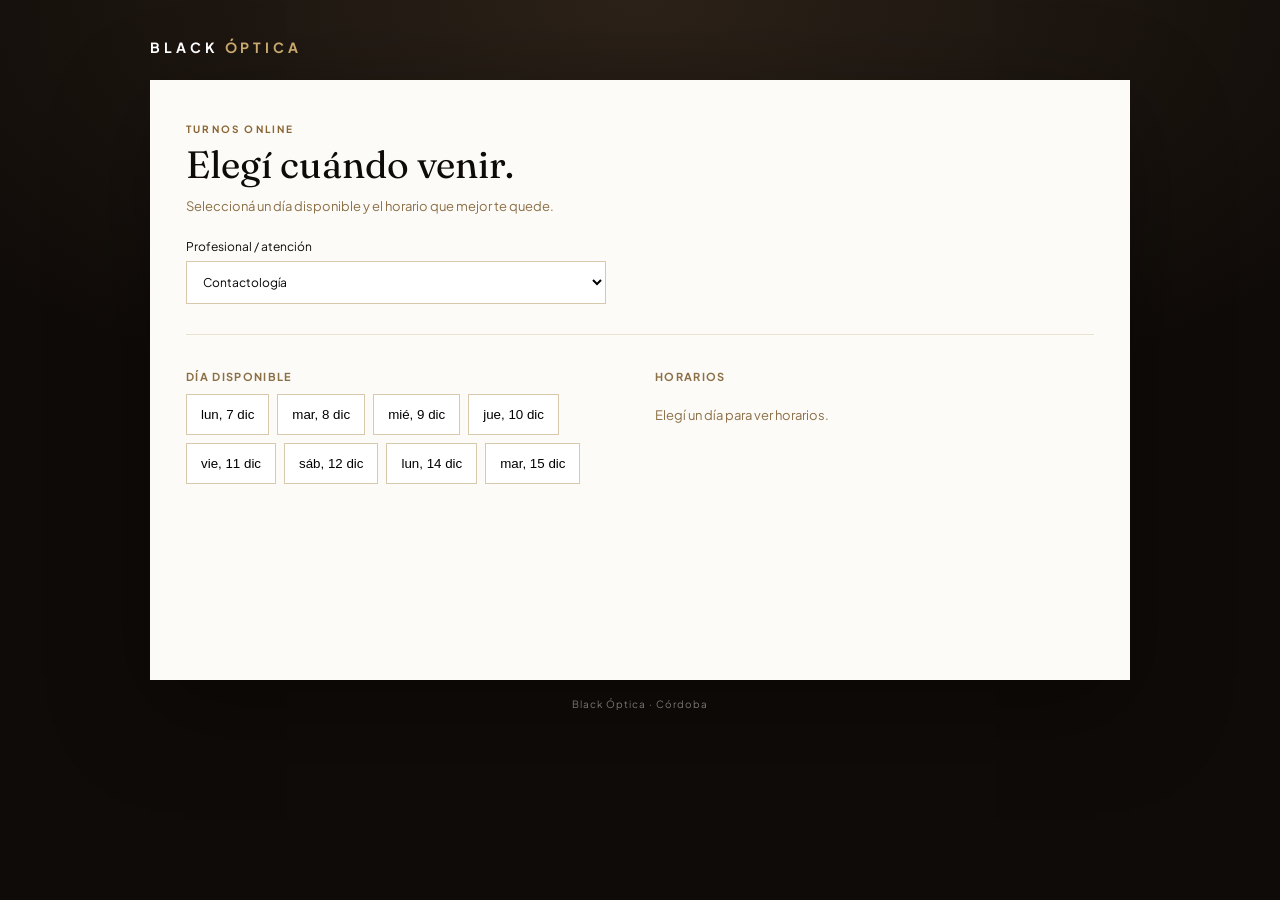
==== booking.html @ f4737937 "Fix booking asset paths" ====
<!doctype html>
<html lang="es"><head><meta charset="utf-8"><meta name="viewport" content="width=device-width,initial-scale=1"><title>Reservá tu turno | Black Óptica</title>
<link rel="preconnect" href="https://fonts.googleapis.com"><link rel="preconnect" href="https://fonts.gstatic.com" crossorigin><link href="https://fonts.googleapis.com/css2?family=Fraunces:opsz,wght@9..144,300;9..144,400&family=Plus+Jakarta+Sans:wght@300;400;500;600&display=swap" rel="stylesheet"><link rel="stylesheet" href="assets/css/booking.css"></head>
<body><main class="booking-wrap"><div class="logo">BLACK <span>ÓPTICA</span></div><section class="booking-card"><div id="bookingStep1"><span class="eyebrow">TURNOS ONLINE</span><h1>Elegí cuándo venir.</h1><p>Seleccioná un día disponible y el horario que mejor te quede.</p><label>Profesional / atención<select id="bookingProfessional"></select></label><div class="booking-columns"><div><h3>Día disponible</h3><div id="availableDates" class="date-list"></div></div><div><h3>Horarios</h3><div id="availableSlots" class="slot-list"><p class="hint">Elegí un día para ver horarios.</p></div></div></div></div>
<div id="bookingStep2" hidden><button class="back-link" id="backToSlots">← Volver</button><span class="eyebrow">DATOS DE LA RESERVA</span><h1>Ya casi está.</h1><p id="selectedSummary"></p><form id="publicBookingForm"><label>Nombre y apellido<input name="patientName" required></label><label>WhatsApp<input name="phone" required placeholder="351..."></label><label>Email <small>opcional</small><input name="email" type="email"></label><label>Observaciones <small>opcional</small><textarea name="notes" rows="3"></textarea></label><button class="primary" type="submit">Confirmar turno</button></form></div>
<div id="bookingSuccess" hidden class="success"><div class="check">✓</div><h1>Turno reservado.</h1><p id="successSummary"></p><p class="hint">Te enviaremos la confirmación por WhatsApp.</p></div></section><footer>Black Óptica · Córdoba</footer></main><script src="assets/js/store.js"></script><script src="assets/js/booking.js"></script></body></html>
---- assets/css/booking.css ----
:root{--alabaster:#F7F3EC;--marfil:#FDFBF7;--lino:#EBE2D2;--arena:#D8C9AC;--black:#0F0B08;--carbon:#171109;--roble:#8B6F47;--dorado:#C9A96E;--champagne:#E9D9B4;--cobre:#8A6534;--display:'Fraunces',Georgia,serif;--body:'Plus Jakarta Sans',sans-serif}*{box-sizing:border-box}body{margin:0;min-height:100vh;background:radial-gradient(110% 80% at 50% 0%,#2b2118 0,var(--black) 60%);font-family:var(--body);color:white}.booking-wrap{width:min(980px,calc(100% - 32px));margin:auto;padding:38px 0}.logo{letter-spacing:.28em;font-weight:700;font-size:14px;margin-bottom:24px}.logo span{color:var(--dorado)}.booking-card{background:var(--marfil);color:var(--black);padding:36px;min-height:600px;box-shadow:0 30px 90px rgba(0,0,0,.35)}.eyebrow{font-size:10px;color:var(--cobre);letter-spacing:.22em;font-weight:700}.booking-card h1{font:400 38px/1.08 var(--display);margin:7px 0 9px}.booking-card p{color:var(--roble);font-size:13px}.booking-card>div>label{display:grid;gap:7px;margin-top:25px;max-width:420px;font-size:12px}.booking-card select,.booking-card input,.booking-card textarea{padding:12px;border:1px solid var(--arena);background:white;font:inherit;outline:none}.booking-columns{display:grid;grid-template-columns:1fr 1fr;gap:30px;margin-top:30px;border-top:1px solid var(--lino);padding-top:24px}.booking-columns h3{font-size:11px;letter-spacing:.12em;text-transform:uppercase;color:var(--roble)}.date-list,.slot-list{display:flex;flex-wrap:wrap;gap:8px}.date-btn,.slot-btn{border:1px solid var(--arena);background:white;padding:12px 14px;cursor:pointer}.date-btn.active,.slot-btn:hover{background:var(--black);color:var(--champagne);border-color:var(--black)}.hint{font-size:12px;color:var(--roble)}#publicBookingForm{display:grid;max-width:500px;gap:14px;margin-top:24px}#publicBookingForm label{display:grid;gap:6px;font-size:11px;font-weight:600}small{font-weight:400;color:var(--roble)}.primary{border:0;padding:14px 18px;background:linear-gradient(135deg,#E3CB95,#C9A96E 50%,#A8874E);font-weight:700;cursor:pointer}.back-link{border:0;background:transparent;padding:0;color:var(--cobre);cursor:pointer;margin-bottom:22px}.success{text-align:center;padding:70px 20px}.check{width:64px;height:64px;border-radius:50%;display:grid;place-items:center;background:var(--black);color:var(--dorado);margin:0 auto 22px;font-size:28px}footer{color:rgba(255,255,255,.45);font-size:10px;letter-spacing:.1em;margin-top:18px;text-align:center}@media(max-width:700px){.booking-card{padding:24px 18px}.booking-columns{grid-template-columns:1fr}.booking-card h1{font-size:32px}}
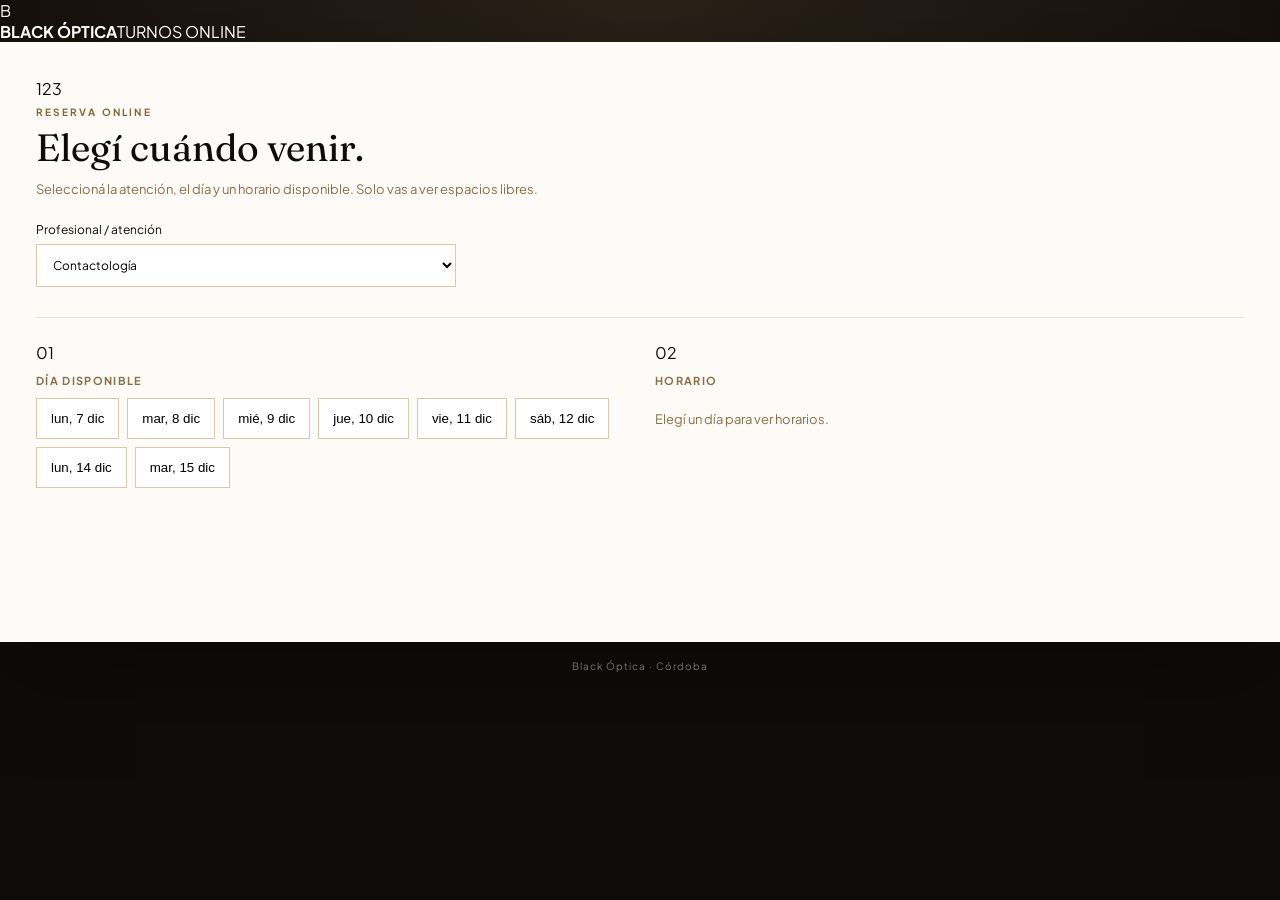
==== commit e1d47f14: "Redesign public booking experience" ====
--- a/booking.html
+++ b/booking.html
@@ -1,6 +1,52 @@
 <!doctype html>
-<html lang="es"><head><meta charset="utf-8"><meta name="viewport" content="width=device-width,initial-scale=1"><title>Reservá tu turno | Black Óptica</title>
-<link rel="preconnect" href="https://fonts.googleapis.com"><link rel="preconnect" href="https://fonts.gstatic.com" crossorigin><link href="https://fonts.googleapis.com/css2?family=Fraunces:opsz,wght@9..144,300;9..144,400&family=Plus+Jakarta+Sans:wght@300;400;500;600&display=swap" rel="stylesheet"><link rel="stylesheet" href="assets/css/booking.css"></head>
-<body><main class="booking-wrap"><div class="logo">BLACK <span>ÓPTICA</span></div><section class="booking-card"><div id="bookingStep1"><span class="eyebrow">TURNOS ONLINE</span><h1>Elegí cuándo venir.</h1><p>Seleccioná un día disponible y el horario que mejor te quede.</p><label>Profesional / atención<select id="bookingProfessional"></select></label><div class="booking-columns"><div><h3>Día disponible</h3><div id="availableDates" class="date-list"></div></div><div><h3>Horarios</h3><div id="availableSlots" class="slot-list"><p class="hint">Elegí un día para ver horarios.</p></div></div></div></div>
-<div id="bookingStep2" hidden><button class="back-link" id="backToSlots">← Volver</button><span class="eyebrow">DATOS DE LA RESERVA</span><h1>Ya casi está.</h1><p id="selectedSummary"></p><form id="publicBookingForm"><label>Nombre y apellido<input name="patientName" required></label><label>WhatsApp<input name="phone" required placeholder="351..."></label><label>Email <small>opcional</small><input name="email" type="email"></label><label>Observaciones <small>opcional</small><textarea name="notes" rows="3"></textarea></label><button class="primary" type="submit">Confirmar turno</button></form></div>
-<div id="bookingSuccess" hidden class="success"><div class="check">✓</div><h1>Turno reservado.</h1><p id="successSummary"></p><p class="hint">Te enviaremos la confirmación por WhatsApp.</p></div></section><footer>Black Óptica · Córdoba</footer></main><script src="assets/js/store.js"></script><script src="assets/js/booking.js"></script></body></html>
+<html lang="es">
+<head>
+<meta charset="utf-8"><meta name="viewport" content="width=device-width,initial-scale=1">
+<title>Reservá tu turno | Black Óptica</title>
+<link rel="preconnect" href="https://fonts.googleapis.com"><link rel="preconnect" href="https://fonts.gstatic.com" crossorigin>
+<link href="https://fonts.googleapis.com/css2?family=Fraunces:opsz,wght@9..144,450;9..144,500&family=Plus+Jakarta+Sans:wght@400;500;600;700&display=swap" rel="stylesheet">
+<link rel="stylesheet" href="assets/css/booking.css">
+</head>
+<body>
+<div class="lens-field"><span class="ring r1"></span><span class="ring r2"></span><span class="ring r3"></span></div>
+<main class="booking-shell">
+  <header class="booking-brand"><div class="brand-mark">B</div><div><strong>BLACK ÓPTICA</strong><span>TURNOS ONLINE</span></div></header>
+  <section class="booking-card">
+    <div class="progress"><span class="active">1</span><i></i><span>2</span><i></i><span>3</span></div>
+    <div id="bookingStep1">
+      <span class="eyebrow">RESERVA ONLINE</span>
+      <h1>Elegí cuándo venir.</h1>
+      <p class="lead">Seleccioná la atención, el día y un horario disponible. Solo vas a ver espacios libres.</p>
+      <label class="field">Profesional / atención<select id="bookingProfessional"></select></label>
+      <div class="booking-columns">
+        <div><div class="section-kicker">01</div><h3>Día disponible</h3><div id="availableDates" class="date-list"></div></div>
+        <div><div class="section-kicker">02</div><h3>Horario</h3><div id="availableSlots" class="slot-list"><p class="hint">Elegí un día para ver horarios.</p></div></div>
+      </div>
+    </div>
+
+    <div id="bookingStep2" hidden>
+      <button class="back-link" id="backToSlots">← Volver a horarios</button>
+      <span class="eyebrow">TUS DATOS</span>
+      <h1>Confirmemos la reserva.</h1>
+      <div id="selectedSummary" class="summary-card"></div>
+      <form id="publicBookingForm">
+        <label>Nombre y apellido<input name="patientName" required autocomplete="name"></label>
+        <label>WhatsApp<input name="phone" required placeholder="351..." autocomplete="tel"></label>
+        <label>Email <small>opcional</small><input name="email" type="email" autocomplete="email"></label>
+        <label>Observaciones <small>opcional</small><textarea name="notes" rows="3" placeholder="Contanos algo que debamos saber"></textarea></label>
+        <button class="primary" type="submit">Confirmar turno</button>
+      </form>
+    </div>
+
+    <div id="bookingSuccess" hidden class="success">
+      <div class="check">✓</div>
+      <span class="eyebrow">LISTO</span>
+      <h1>Tu turno quedó reservado.</h1>
+      <p id="successSummary"></p>
+      <div class="success-note">Te enviaremos la confirmación y el recordatorio por WhatsApp.</div>
+    </div>
+  </section>
+  <footer>Black Óptica · Córdoba</footer>
+</main>
+<script src="assets/js/store.js"></script><script src="assets/js/booking.js"></script>
+</body></html>
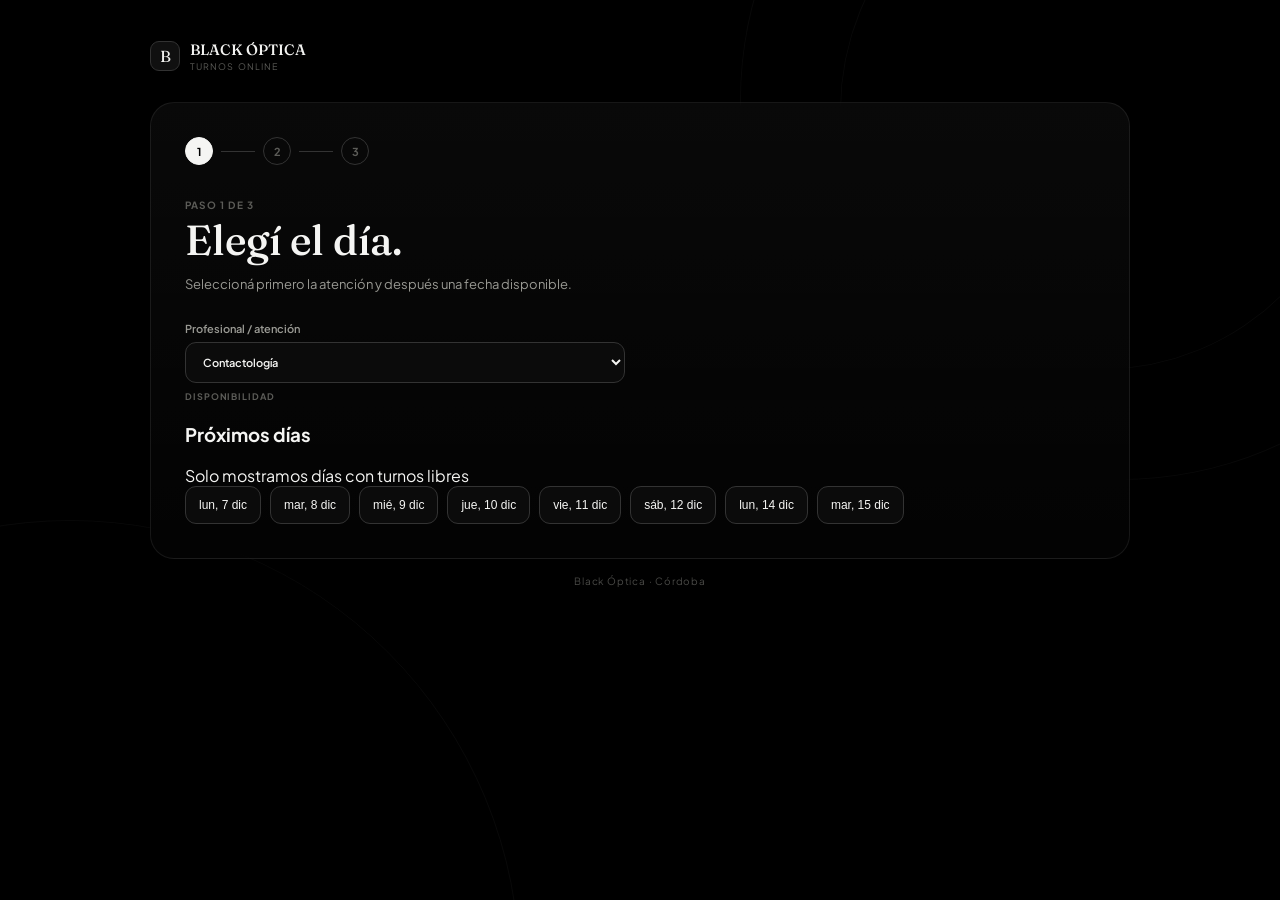
==== commit cbbf7189: "Make public booking flow sequential like Calendly" ====
--- a/booking.html
+++ b/booking.html
@@ -12,21 +12,30 @@
 <main class="booking-shell">
   <header class="booking-brand"><div class="brand-mark">B</div><div><strong>BLACK ÓPTICA</strong><span>TURNOS ONLINE</span></div></header>
   <section class="booking-card">
-    <div class="progress"><span class="active">1</span><i></i><span>2</span><i></i><span>3</span></div>
+    <div class="progress" id="bookingProgress"><span class="active">1</span><i></i><span>2</span><i></i><span>3</span></div>
+
     <div id="bookingStep1">
-      <span class="eyebrow">RESERVA ONLINE</span>
-      <h1>Elegí cuándo venir.</h1>
-      <p class="lead">Seleccioná la atención, el día y un horario disponible. Solo vas a ver espacios libres.</p>
+      <span class="eyebrow">PASO 1 DE 3</span>
+      <h1>Elegí el día.</h1>
+      <p class="lead">Seleccioná primero la atención y después una fecha disponible.</p>
       <label class="field">Profesional / atención<select id="bookingProfessional"></select></label>
-      <div class="booking-columns">
-        <div><div class="section-kicker">01</div><h3>Día disponible</h3><div id="availableDates" class="date-list"></div></div>
-        <div><div class="section-kicker">02</div><h3>Horario</h3><div id="availableSlots" class="slot-list"><p class="hint">Elegí un día para ver horarios.</p></div></div>
+      <div class="calendar-block">
+        <div class="calendar-head"><div><span class="section-kicker">DISPONIBILIDAD</span><h3>Próximos días</h3></div><span class="calendar-hint">Solo mostramos días con turnos libres</span></div>
+        <div id="availableDates" class="date-list calendar-dates"></div>
       </div>
     </div>
 
     <div id="bookingStep2" hidden>
+      <button class="back-link" id="backToDates">← Volver a fechas</button>
+      <span class="eyebrow">PASO 2 DE 3</span>
+      <h1>Elegí un horario.</h1>
+      <p class="lead" id="chosenDateLabel"></p>
+      <div class="slot-panel"><div class="slot-panel-head"><div><span class="section-kicker">HORARIOS DISPONIBLES</span><h3>¿A qué hora te queda mejor?</h3></div></div><div id="availableSlots" class="slot-list large-slots"></div></div>
+    </div>
+
+    <div id="bookingStep3" hidden>
       <button class="back-link" id="backToSlots">← Volver a horarios</button>
-      <span class="eyebrow">TUS DATOS</span>
+      <span class="eyebrow">PASO 3 DE 3</span>
       <h1>Confirmemos la reserva.</h1>
       <div id="selectedSummary" class="summary-card"></div>
       <form id="publicBookingForm">
@@ -38,13 +47,7 @@
       </form>
     </div>
 
-    <div id="bookingSuccess" hidden class="success">
-      <div class="check">✓</div>
-      <span class="eyebrow">LISTO</span>
-      <h1>Tu turno quedó reservado.</h1>
-      <p id="successSummary"></p>
-      <div class="success-note">Te enviaremos la confirmación y el recordatorio por WhatsApp.</div>
-    </div>
+    <div id="bookingSuccess" hidden class="success"><div class="check">✓</div><span class="eyebrow">LISTO</span><h1>Tu turno quedó reservado.</h1><p id="successSummary"></p><div class="success-note">Te enviaremos la confirmación y el recordatorio por WhatsApp.</div></div>
   </section>
   <footer>Black Óptica · Córdoba</footer>
 </main>
--- a/assets/css/booking.css
+++ b/assets/css/booking.css
@@ -1 +1 @@
-:root{--alabaster:#F7F3EC;--marfil:#FDFBF7;--lino:#EBE2D2;--arena:#D8C9AC;--black:#0F0B08;--carbon:#171109;--roble:#8B6F47;--dorado:#C9A96E;--champagne:#E9D9B4;--cobre:#8A6534;--display:'Fraunces',Georgia,serif;--body:'Plus Jakarta Sans',sans-serif}*{box-sizing:border-box}body{margin:0;min-height:100vh;background:radial-gradient(110% 80% at 50% 0%,#2b2118 0,var(--black) 60%);font-family:var(--body);color:white}.booking-wrap{width:min(980px,calc(100% - 32px));margin:auto;padding:38px 0}.logo{letter-spacing:.28em;font-weight:700;font-size:14px;margin-bottom:24px}.logo span{color:var(--dorado)}.booking-card{background:var(--marfil);color:var(--black);padding:36px;min-height:600px;box-shadow:0 30px 90px rgba(0,0,0,.35)}.eyebrow{font-size:10px;color:var(--cobre);letter-spacing:.22em;font-weight:700}.booking-card h1{font:400 38px/1.08 var(--display);margin:7px 0 9px}.booking-card p{color:var(--roble);font-size:13px}.booking-card>div>label{display:grid;gap:7px;margin-top:25px;max-width:420px;font-size:12px}.booking-card select,.booking-card input,.booking-card textarea{padding:12px;border:1px solid var(--arena);background:white;font:inherit;outline:none}.booking-columns{display:grid;grid-template-columns:1fr 1fr;gap:30px;margin-top:30px;border-top:1px solid var(--lino);padding-top:24px}.booking-columns h3{font-size:11px;letter-spacing:.12em;text-transform:uppercase;color:var(--roble)}.date-list,.slot-list{display:flex;flex-wrap:wrap;gap:8px}.date-btn,.slot-btn{border:1px solid var(--arena);background:white;padding:12px 14px;cursor:pointer}.date-btn.active,.slot-btn:hover{background:var(--black);color:var(--champagne);border-color:var(--black)}.hint{font-size:12px;color:var(--roble)}#publicBookingForm{display:grid;max-width:500px;gap:14px;margin-top:24px}#publicBookingForm label{display:grid;gap:6px;font-size:11px;font-weight:600}small{font-weight:400;color:var(--roble)}.primary{border:0;padding:14px 18px;background:linear-gradient(135deg,#E3CB95,#C9A96E 50%,#A8874E);font-weight:700;cursor:pointer}.back-link{border:0;background:transparent;padding:0;color:var(--cobre);cursor:pointer;margin-bottom:22px}.success{text-align:center;padding:70px 20px}.check{width:64px;height:64px;border-radius:50%;display:grid;place-items:center;background:var(--black);color:var(--dorado);margin:0 auto 22px;font-size:28px}footer{color:rgba(255,255,255,.45);font-size:10px;letter-spacing:.1em;margin-top:18px;text-align:center}@media(max-width:700px){.booking-card{padding:24px 18px}.booking-columns{grid-template-columns:1fr}.booking-card h1{font-size:32px}}
+:root{--bg:#000;--bg-1:#0a0a0a;--card:#111;--line:#232323;--line-strong:#333;--text:#f5f5f3;--muted:#9a9a94;--muted-2:#5c5c58;--display:'Fraunces',Georgia,serif;--body:'Plus Jakarta Sans',sans-serif}*{box-sizing:border-box}html,body{min-height:100%;margin:0}body{background:var(--bg);color:var(--text);font-family:var(--body);padding:28px 18px;position:relative;overflow-x:hidden}.lens-field{position:fixed;inset:0;pointer-events:none;overflow:hidden}.ring{position:absolute;border:1px solid rgba(255,255,255,.035);border-radius:50%}.r1{width:760px;height:760px;right:-220px;top:-280px}.r2{width:520px;height:520px;right:-80px;top:-150px}.r3{width:900px;height:900px;left:-380px;bottom:-520px}.booking-shell{width:min(980px,100%);margin:0 auto;position:relative;z-index:1}.booking-brand{height:56px;display:flex;align-items:center;gap:10px;margin-bottom:18px}.brand-mark{width:30px;height:30px;border:1px solid var(--line-strong);border-radius:9px;display:grid;place-items:center;font-family:var(--display);background:var(--card)}.booking-brand strong{display:block;font-family:var(--display);font-size:15px;font-weight:500}.booking-brand span{display:block;color:var(--muted-2);font-size:9px;letter-spacing:.12em;margin-top:2px}.booking-card{background:linear-gradient(180deg,rgba(255,255,255,.035),rgba(255,255,255,.012));border:1px solid rgba(255,255,255,.08);border-radius:24px;padding:34px;box-shadow:0 30px 90px rgba(0,0,0,.35);backdrop-filter:blur(8px)}.progress{display:flex;align-items:center;gap:8px;margin-bottom:34px}.progress span{width:28px;height:28px;border-radius:50%;display:grid;place-items:center;border:1px solid var(--line-strong);color:var(--muted-2);font-size:11px;font-weight:700}.progress span.active{background:var(--text);color:#000;border-color:var(--text)}.progress i{width:34px;height:1px;background:var(--line-strong)}.eyebrow{display:block;font-size:10px;letter-spacing:.12em;color:var(--muted-2);font-weight:700;margin-bottom:8px}.booking-card h1{font:500 42px/1.04 var(--display);margin:0}.lead{margin:11px 0 0;color:var(--muted);font-size:13px;line-height:1.6;max-width:590px}.field{display:grid;gap:7px;max-width:440px;margin-top:28px;font-size:11px;color:var(--muted);font-weight:600}.booking-card select,.booking-card input,.booking-card textarea{width:100%;background:#0b0b0b;color:var(--text);border:1px solid var(--line-strong);border-radius:11px;padding:12px 13px;font:inherit;outline:none}.booking-card select:focus,.booking-card input:focus,.booking-card textarea:focus{border-color:#555}.booking-columns{display:grid;grid-template-columns:1fr 1fr;gap:30px;margin-top:30px;padding-top:28px;border-top:1px solid var(--line)}.section-kicker{font-size:9px;color:var(--muted-2);font-weight:700;letter-spacing:.1em}.booking-columns h3{font-size:13px;margin:4px 0 14px}.date-list,.slot-list{display:flex;flex-wrap:wrap;gap:9px}.date-btn,.slot-btn{border:1px solid var(--line-strong);background:#0b0b0b;color:var(--text);border-radius:11px;padding:11px 13px;cursor:pointer;font-size:12px;transition:.15s ease}.date-btn:hover,.slot-btn:hover{background:#161616;border-color:#444}.date-btn.active{background:var(--text);color:#000;border-color:var(--text)}.hint{color:var(--muted-2);font-size:12px}.back-link{border:0;background:none;color:var(--muted);padding:0;cursor:pointer;margin-bottom:22px}.back-link:hover{color:var(--text)}.summary-card{margin:20px 0 4px;padding:15px 16px;border:1px solid var(--line);background:#0b0b0b;border-radius:14px;color:var(--text);font-size:13px}#publicBookingForm{display:grid;grid-template-columns:1fr 1fr;gap:14px;margin-top:20px}#publicBookingForm label{display:grid;gap:7px;color:var(--muted);font-size:11px;font-weight:600}#publicBookingForm label:nth-child(4){grid-column:1/-1}small{font-weight:400;color:var(--muted-2)}.primary{grid-column:1/-1;border:0;border-radius:12px;background:var(--text);color:#000;padding:13px 16px;font-weight:700;cursor:pointer;margin-top:4px}.primary:hover{background:#fff}.success{text-align:center;padding:54px 20px}.check{width:58px;height:58px;border-radius:18px;display:grid;place-items:center;background:var(--text);color:#000;margin:0 auto 20px;font-size:24px}.success p{color:var(--muted);font-size:14px}.success-note{display:inline-block;margin-top:14px;border:1px solid var(--line);border-radius:12px;padding:11px 13px;color:var(--muted);font-size:11px;background:#0b0b0b}footer{text-align:center;color:var(--muted-2);font-size:10px;margin-top:16px;letter-spacing:.08em}@media(max-width:720px){body{padding:18px 12px}.booking-card{padding:24px 18px;border-radius:20px}.booking-card h1{font-size:34px}.booking-columns{grid-template-columns:1fr;gap:24px}.progress{margin-bottom:28px}#publicBookingForm{grid-template-columns:1fr}#publicBookingForm label:nth-child(4){grid-column:1}.primary{grid-column:1}.date-btn,.slot-btn{flex:1 1 calc(50% - 9px)}}
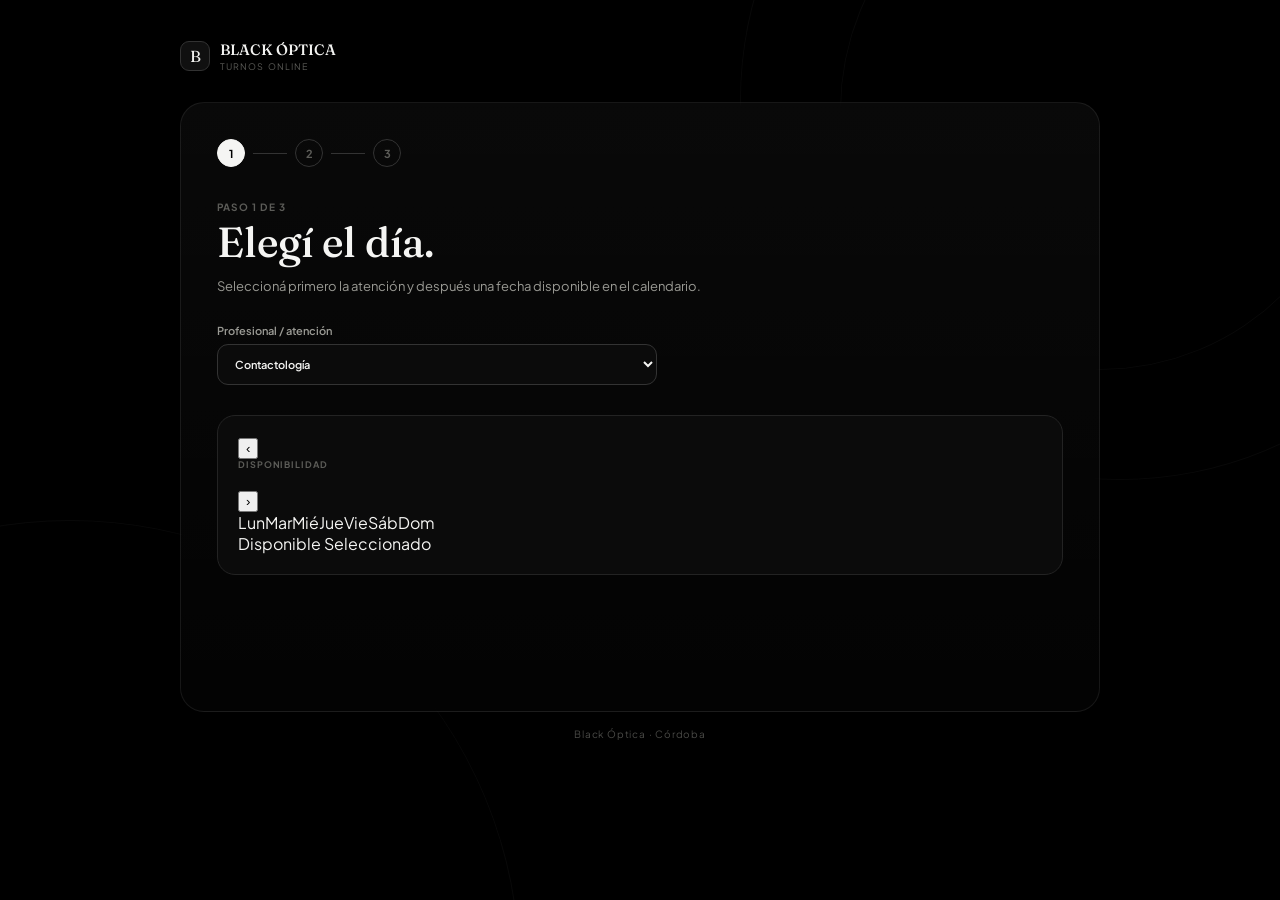
==== commit a0444a93: "Add Calendly-style monthly calendar booking flow" ====
--- a/booking.html
+++ b/booking.html
@@ -17,16 +17,23 @@
     <div id="bookingStep1">
       <span class="eyebrow">PASO 1 DE 3</span>
       <h1>Elegí el día.</h1>
-      <p class="lead">Seleccioná primero la atención y después una fecha disponible.</p>
+      <p class="lead">Seleccioná primero la atención y después una fecha disponible en el calendario.</p>
       <label class="field">Profesional / atención<select id="bookingProfessional"></select></label>
+
       <div class="calendar-block">
-        <div class="calendar-head"><div><span class="section-kicker">DISPONIBILIDAD</span><h3>Próximos días</h3></div><span class="calendar-hint">Solo mostramos días con turnos libres</span></div>
-        <div id="availableDates" class="date-list calendar-dates"></div>
+        <div class="month-nav">
+          <button type="button" id="prevMonth" aria-label="Mes anterior">‹</button>
+          <div><span class="section-kicker">DISPONIBILIDAD</span><h3 id="calendarMonthTitle"></h3></div>
+          <button type="button" id="nextMonth" aria-label="Mes siguiente">›</button>
+        </div>
+        <div class="weekday-row"><span>Lun</span><span>Mar</span><span>Mié</span><span>Jue</span><span>Vie</span><span>Sáb</span><span>Dom</span></div>
+        <div id="monthlyCalendar" class="monthly-calendar"></div>
+        <div class="calendar-legend"><span><i class="dot available"></i> Disponible</span><span><i class="dot selected"></i> Seleccionado</span></div>
       </div>
     </div>
 
     <div id="bookingStep2" hidden>
-      <button class="back-link" id="backToDates">← Volver a fechas</button>
+      <button class="back-link" id="backToDates">← Volver al calendario</button>
       <span class="eyebrow">PASO 2 DE 3</span>
       <h1>Elegí un horario.</h1>
       <p class="lead" id="chosenDateLabel"></p>
--- a/assets/css/booking.css
+++ b/assets/css/booking.css
@@ -1 +1 @@
-:root{--bg:#000;--bg-1:#0a0a0a;--card:#111;--line:#232323;--line-strong:#333;--text:#f5f5f3;--muted:#9a9a94;--muted-2:#5c5c58;--display:'Fraunces',Georgia,serif;--body:'Plus Jakarta Sans',sans-serif}*{box-sizing:border-box}html,body{min-height:100%;margin:0}body{background:var(--bg);color:var(--text);font-family:var(--body);padding:28px 18px;position:relative;overflow-x:hidden}.lens-field{position:fixed;inset:0;pointer-events:none;overflow:hidden}.ring{position:absolute;border:1px solid rgba(255,255,255,.035);border-radius:50%}.r1{width:760px;height:760px;right:-220px;top:-280px}.r2{width:520px;height:520px;right:-80px;top:-150px}.r3{width:900px;height:900px;left:-380px;bottom:-520px}.booking-shell{width:min(980px,100%);margin:0 auto;position:relative;z-index:1}.booking-brand{height:56px;display:flex;align-items:center;gap:10px;margin-bottom:18px}.brand-mark{width:30px;height:30px;border:1px solid var(--line-strong);border-radius:9px;display:grid;place-items:center;font-family:var(--display);background:var(--card)}.booking-brand strong{display:block;font-family:var(--display);font-size:15px;font-weight:500}.booking-brand span{display:block;color:var(--muted-2);font-size:9px;letter-spacing:.12em;margin-top:2px}.booking-card{background:linear-gradient(180deg,rgba(255,255,255,.035),rgba(255,255,255,.012));border:1px solid rgba(255,255,255,.08);border-radius:24px;padding:34px;box-shadow:0 30px 90px rgba(0,0,0,.35);backdrop-filter:blur(8px)}.progress{display:flex;align-items:center;gap:8px;margin-bottom:34px}.progress span{width:28px;height:28px;border-radius:50%;display:grid;place-items:center;border:1px solid var(--line-strong);color:var(--muted-2);font-size:11px;font-weight:700}.progress span.active{background:var(--text);color:#000;border-color:var(--text)}.progress i{width:34px;height:1px;background:var(--line-strong)}.eyebrow{display:block;font-size:10px;letter-spacing:.12em;color:var(--muted-2);font-weight:700;margin-bottom:8px}.booking-card h1{font:500 42px/1.04 var(--display);margin:0}.lead{margin:11px 0 0;color:var(--muted);font-size:13px;line-height:1.6;max-width:590px}.field{display:grid;gap:7px;max-width:440px;margin-top:28px;font-size:11px;color:var(--muted);font-weight:600}.booking-card select,.booking-card input,.booking-card textarea{width:100%;background:#0b0b0b;color:var(--text);border:1px solid var(--line-strong);border-radius:11px;padding:12px 13px;font:inherit;outline:none}.booking-card select:focus,.booking-card input:focus,.booking-card textarea:focus{border-color:#555}.booking-columns{display:grid;grid-template-columns:1fr 1fr;gap:30px;margin-top:30px;padding-top:28px;border-top:1px solid var(--line)}.section-kicker{font-size:9px;color:var(--muted-2);font-weight:700;letter-spacing:.1em}.booking-columns h3{font-size:13px;margin:4px 0 14px}.date-list,.slot-list{display:flex;flex-wrap:wrap;gap:9px}.date-btn,.slot-btn{border:1px solid var(--line-strong);background:#0b0b0b;color:var(--text);border-radius:11px;padding:11px 13px;cursor:pointer;font-size:12px;transition:.15s ease}.date-btn:hover,.slot-btn:hover{background:#161616;border-color:#444}.date-btn.active{background:var(--text);color:#000;border-color:var(--text)}.hint{color:var(--muted-2);font-size:12px}.back-link{border:0;background:none;color:var(--muted);padding:0;cursor:pointer;margin-bottom:22px}.back-link:hover{color:var(--text)}.summary-card{margin:20px 0 4px;padding:15px 16px;border:1px solid var(--line);background:#0b0b0b;border-radius:14px;color:var(--text);font-size:13px}#publicBookingForm{display:grid;grid-template-columns:1fr 1fr;gap:14px;margin-top:20px}#publicBookingForm label{display:grid;gap:7px;color:var(--muted);font-size:11px;font-weight:600}#publicBookingForm label:nth-child(4){grid-column:1/-1}small{font-weight:400;color:var(--muted-2)}.primary{grid-column:1/-1;border:0;border-radius:12px;background:var(--text);color:#000;padding:13px 16px;font-weight:700;cursor:pointer;margin-top:4px}.primary:hover{background:#fff}.success{text-align:center;padding:54px 20px}.check{width:58px;height:58px;border-radius:18px;display:grid;place-items:center;background:var(--text);color:#000;margin:0 auto 20px;font-size:24px}.success p{color:var(--muted);font-size:14px}.success-note{display:inline-block;margin-top:14px;border:1px solid var(--line);border-radius:12px;padding:11px 13px;color:var(--muted);font-size:11px;background:#0b0b0b}footer{text-align:center;color:var(--muted-2);font-size:10px;margin-top:16px;letter-spacing:.08em}@media(max-width:720px){body{padding:18px 12px}.booking-card{padding:24px 18px;border-radius:20px}.booking-card h1{font-size:34px}.booking-columns{grid-template-columns:1fr;gap:24px}.progress{margin-bottom:28px}#publicBookingForm{grid-template-columns:1fr}#publicBookingForm label:nth-child(4){grid-column:1}.primary{grid-column:1}.date-btn,.slot-btn{flex:1 1 calc(50% - 9px)}}+:root{--bg:#000;--bg-1:#0a0a0a;--card:#111;--line:#232323;--line-strong:#333;--text:#f5f5f3;--muted:#9a9a94;--muted-2:#5c5c58;--display:'Fraunces',Georgia,serif;--body:'Plus Jakarta Sans',sans-serif}*{box-sizing:border-box}html,body{min-height:100%;margin:0}body{background:var(--bg);color:var(--text);font-family:var(--body);padding:28px 18px;position:relative;overflow-x:hidden}.lens-field{position:fixed;inset:0;pointer-events:none;overflow:hidden}.ring{position:absolute;border:1px solid rgba(255,255,255,.035);border-radius:50%}.r1{width:760px;height:760px;right:-220px;top:-280px}.r2{width:520px;height:520px;right:-80px;top:-150px}.r3{width:900px;height:900px;left:-380px;bottom:-520px}.booking-shell{width:min(920px,100%);margin:0 auto;position:relative;z-index:1}.booking-brand{height:56px;display:flex;align-items:center;gap:10px;margin-bottom:18px}.brand-mark{width:30px;height:30px;border:1px solid var(--line-strong);border-radius:9px;display:grid;place-items:center;font-family:var(--display);background:var(--card)}.booking-brand strong{display:block;font-family:var(--display);font-size:15px;font-weight:500}.booking-brand span{display:block;color:var(--muted-2);font-size:9px;letter-spacing:.12em;margin-top:2px}.booking-card{background:linear-gradient(180deg,rgba(255,255,255,.035),rgba(255,255,255,.012));border:1px solid rgba(255,255,255,.08);border-radius:24px;padding:36px;box-shadow:0 30px 90px rgba(0,0,0,.35);backdrop-filter:blur(8px);min-height:610px}.progress{display:flex;align-items:center;gap:8px;margin-bottom:34px}.progress span{width:28px;height:28px;border-radius:50%;display:grid;place-items:center;border:1px solid var(--line-strong);color:var(--muted-2);font-size:11px;font-weight:700}.progress span.active{background:var(--text);color:#000;border-color:var(--text)}.progress i{width:34px;height:1px;background:var(--line-strong)}.eyebrow{display:block;font-size:10px;letter-spacing:.12em;color:var(--muted-2);font-weight:700;margin-bottom:8px}.booking-card h1{font:500 42px/1.04 var(--display);margin:0}.lead{margin:11px 0 0;color:var(--muted);font-size:13px;line-height:1.6;max-width:590px}.field{display:grid;gap:7px;max-width:440px;margin-top:28px;font-size:11px;color:var(--muted);font-weight:600}.booking-card select,.booking-card input,.booking-card textarea{width:100%;background:#0b0b0b;color:var(--text);border:1px solid var(--line-strong);border-radius:11px;padding:12px 13px;font:inherit;outline:none}.booking-card select:focus,.booking-card input:focus,.booking-card textarea:focus{border-color:#555}.calendar-block,.slot-panel{margin-top:30px;border:1px solid var(--line);background:#0b0b0b;border-radius:18px;padding:20px}.calendar-head,.slot-panel-head{display:flex;align-items:flex-end;justify-content:space-between;gap:18px;margin-bottom:18px}.section-kicker{display:block;font-size:9px;color:var(--muted-2);font-weight:700;letter-spacing:.1em}.calendar-head h3,.slot-panel-head h3{margin:4px 0 0;font-size:14px}.calendar-hint{font-size:10px;color:var(--muted-2)}.date-list{display:grid;grid-template-columns:repeat(7,minmax(86px,1fr));gap:9px}.date-btn{border:1px solid var(--line-strong);background:#111;color:var(--text);border-radius:14px;padding:12px 8px;cursor:pointer;display:grid;gap:3px;text-align:center;transition:.15s ease}.date-btn:hover{background:#171717;border-color:#4a4a4a;transform:translateY(-1px)}.date-btn span{font-size:10px;color:var(--muted);text-transform:capitalize}.date-btn strong{font-family:var(--display);font-weight:500;font-size:24px;line-height:1}.date-btn small{font-size:9px;color:var(--muted-2);text-transform:capitalize}.slot-list{display:grid;grid-template-columns:repeat(4,minmax(100px,1fr));gap:10px}.slot-btn{border:1px solid var(--line-strong);background:#111;color:var(--text);border-radius:12px;padding:14px;cursor:pointer;font-size:13px;font-weight:700;transition:.15s ease}.slot-btn:hover{background:var(--text);color:#000;border-color:var(--text);transform:translateY(-1px)}.hint{color:var(--muted-2);font-size:12px}.back-link{border:0;background:none;color:var(--muted);padding:0;cursor:pointer;margin-bottom:22px}.back-link:hover{color:var(--text)}.summary-card{margin:20px 0 4px;padding:16px;border:1px solid var(--line);background:#0b0b0b;border-radius:14px;display:grid;gap:4px}.summary-card strong{font-size:13px}.summary-card span{font-size:12px;color:var(--muted)}#publicBookingForm{display:grid;grid-template-columns:1fr 1fr;gap:14px;margin-top:20px}#publicBookingForm label{display:grid;gap:7px;color:var(--muted);font-size:11px;font-weight:600}#publicBookingForm label:nth-child(4){grid-column:1/-1}small{font-weight:400;color:var(--muted-2)}.primary{grid-column:1/-1;border:0;border-radius:12px;background:var(--text);color:#000;padding:13px 16px;font-weight:700;cursor:pointer;margin-top:4px}.primary:hover{background:#fff}.success{text-align:center;padding:54px 20px}.check{width:58px;height:58px;border-radius:18px;display:grid;place-items:center;background:var(--text);color:#000;margin:0 auto 20px;font-size:24px}.success p{color:var(--muted);font-size:14px}.success-note{display:inline-block;margin-top:14px;border:1px solid var(--line);border-radius:12px;padding:11px 13px;color:var(--muted);font-size:11px;background:#0b0b0b}footer{text-align:center;color:var(--muted-2);font-size:10px;margin-top:16px;letter-spacing:.08em}@media(max-width:760px){body{padding:18px 12px}.booking-card{padding:24px 18px;border-radius:20px}.booking-card h1{font-size:34px}.date-list{grid-template-columns:repeat(4,1fr)}.slot-list{grid-template-columns:repeat(2,1fr)}.calendar-head{align-items:flex-start;flex-direction:column}.progress{margin-bottom:28px}#publicBookingForm{grid-template-columns:1fr}#publicBookingForm label:nth-child(4){grid-column:1}.primary{grid-column:1}}@media(max-width:430px){.date-list{grid-template-columns:repeat(3,1fr)}.booking-card{padding:20px 14px}.slot-list{grid-template-columns:1fr 1fr}.booking-card h1{font-size:31px}}
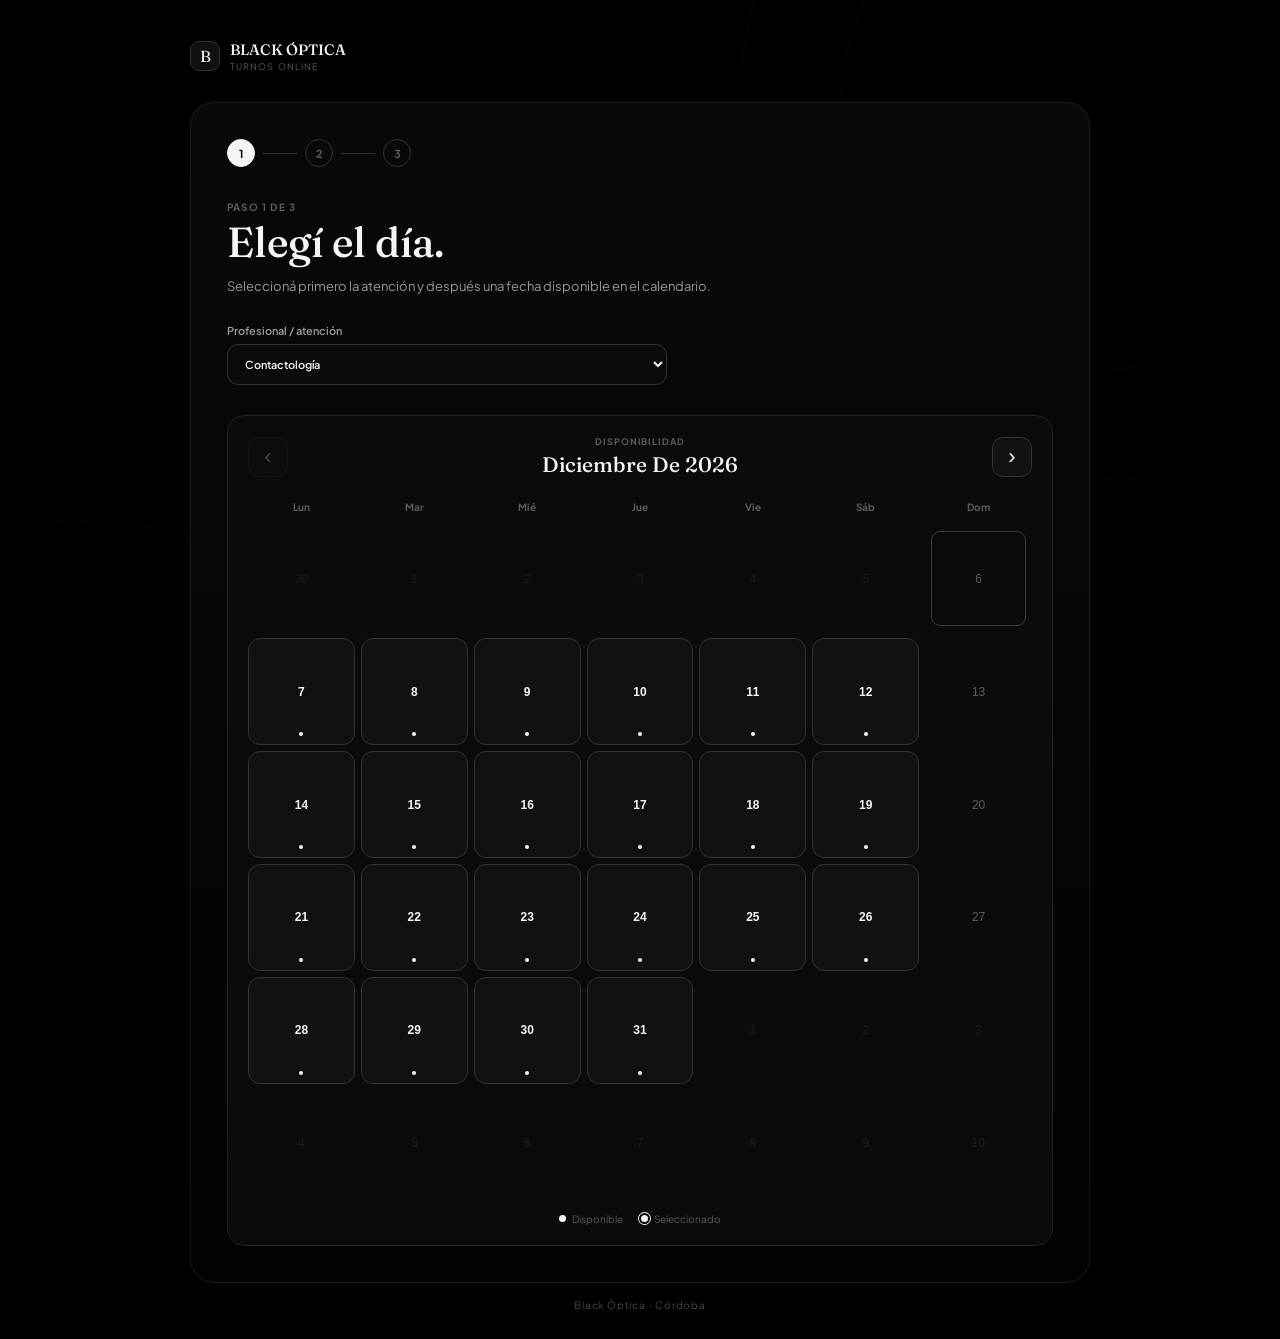
==== commit 1814ecfb: "Bust booking asset cache for monthly calendar" ====
--- a/booking.html
+++ b/booking.html
@@ -5,7 +5,7 @@
 <title>Reservá tu turno | Black Óptica</title>
 <link rel="preconnect" href="https://fonts.googleapis.com"><link rel="preconnect" href="https://fonts.gstatic.com" crossorigin>
 <link href="https://fonts.googleapis.com/css2?family=Fraunces:opsz,wght@9..144,450;9..144,500&family=Plus+Jakarta+Sans:wght@400;500;600;700&display=swap" rel="stylesheet">
-<link rel="stylesheet" href="assets/css/booking.css">
+<link rel="stylesheet" href="assets/css/booking.css?v=20260819-0118">
 </head>
 <body>
 <div class="lens-field"><span class="ring r1"></span><span class="ring r2"></span><span class="ring r3"></span></div>
@@ -58,5 +58,5 @@
   </section>
   <footer>Black Óptica · Córdoba</footer>
 </main>
-<script src="assets/js/store.js"></script><script src="assets/js/booking.js"></script>
+<script src="assets/js/store.js?v=20260819-0118"></script><script src="assets/js/booking.js?v=20260819-0118"></script>
 </body></html>
--- a/assets/css/booking.css
+++ b/assets/css/booking.css
@@ -1 +1 @@
-:root{--bg:#000;--bg-1:#0a0a0a;--card:#111;--line:#232323;--line-strong:#333;--text:#f5f5f3;--muted:#9a9a94;--muted-2:#5c5c58;--display:'Fraunces',Georgia,serif;--body:'Plus Jakarta Sans',sans-serif}*{box-sizing:border-box}html,body{min-height:100%;margin:0}body{background:var(--bg);color:var(--text);font-family:var(--body);padding:28px 18px;position:relative;overflow-x:hidden}.lens-field{position:fixed;inset:0;pointer-events:none;overflow:hidden}.ring{position:absolute;border:1px solid rgba(255,255,255,.035);border-radius:50%}.r1{width:760px;height:760px;right:-220px;top:-280px}.r2{width:520px;height:520px;right:-80px;top:-150px}.r3{width:900px;height:900px;left:-380px;bottom:-520px}.booking-shell{width:min(920px,100%);margin:0 auto;position:relative;z-index:1}.booking-brand{height:56px;display:flex;align-items:center;gap:10px;margin-bottom:18px}.brand-mark{width:30px;height:30px;border:1px solid var(--line-strong);border-radius:9px;display:grid;place-items:center;font-family:var(--display);background:var(--card)}.booking-brand strong{display:block;font-family:var(--display);font-size:15px;font-weight:500}.booking-brand span{display:block;color:var(--muted-2);font-size:9px;letter-spacing:.12em;margin-top:2px}.booking-card{background:linear-gradient(180deg,rgba(255,255,255,.035),rgba(255,255,255,.012));border:1px solid rgba(255,255,255,.08);border-radius:24px;padding:36px;box-shadow:0 30px 90px rgba(0,0,0,.35);backdrop-filter:blur(8px);min-height:610px}.progress{display:flex;align-items:center;gap:8px;margin-bottom:34px}.progress span{width:28px;height:28px;border-radius:50%;display:grid;place-items:center;border:1px solid var(--line-strong);color:var(--muted-2);font-size:11px;font-weight:700}.progress span.active{background:var(--text);color:#000;border-color:var(--text)}.progress i{width:34px;height:1px;background:var(--line-strong)}.eyebrow{display:block;font-size:10px;letter-spacing:.12em;color:var(--muted-2);font-weight:700;margin-bottom:8px}.booking-card h1{font:500 42px/1.04 var(--display);margin:0}.lead{margin:11px 0 0;color:var(--muted);font-size:13px;line-height:1.6;max-width:590px}.field{display:grid;gap:7px;max-width:440px;margin-top:28px;font-size:11px;color:var(--muted);font-weight:600}.booking-card select,.booking-card input,.booking-card textarea{width:100%;background:#0b0b0b;color:var(--text);border:1px solid var(--line-strong);border-radius:11px;padding:12px 13px;font:inherit;outline:none}.booking-card select:focus,.booking-card input:focus,.booking-card textarea:focus{border-color:#555}.calendar-block,.slot-panel{margin-top:30px;border:1px solid var(--line);background:#0b0b0b;border-radius:18px;padding:20px}.calendar-head,.slot-panel-head{display:flex;align-items:flex-end;justify-content:space-between;gap:18px;margin-bottom:18px}.section-kicker{display:block;font-size:9px;color:var(--muted-2);font-weight:700;letter-spacing:.1em}.calendar-head h3,.slot-panel-head h3{margin:4px 0 0;font-size:14px}.calendar-hint{font-size:10px;color:var(--muted-2)}.date-list{display:grid;grid-template-columns:repeat(7,minmax(86px,1fr));gap:9px}.date-btn{border:1px solid var(--line-strong);background:#111;color:var(--text);border-radius:14px;padding:12px 8px;cursor:pointer;display:grid;gap:3px;text-align:center;transition:.15s ease}.date-btn:hover{background:#171717;border-color:#4a4a4a;transform:translateY(-1px)}.date-btn span{font-size:10px;color:var(--muted);text-transform:capitalize}.date-btn strong{font-family:var(--display);font-weight:500;font-size:24px;line-height:1}.date-btn small{font-size:9px;color:var(--muted-2);text-transform:capitalize}.slot-list{display:grid;grid-template-columns:repeat(4,minmax(100px,1fr));gap:10px}.slot-btn{border:1px solid var(--line-strong);background:#111;color:var(--text);border-radius:12px;padding:14px;cursor:pointer;font-size:13px;font-weight:700;transition:.15s ease}.slot-btn:hover{background:var(--text);color:#000;border-color:var(--text);transform:translateY(-1px)}.hint{color:var(--muted-2);font-size:12px}.back-link{border:0;background:none;color:var(--muted);padding:0;cursor:pointer;margin-bottom:22px}.back-link:hover{color:var(--text)}.summary-card{margin:20px 0 4px;padding:16px;border:1px solid var(--line);background:#0b0b0b;border-radius:14px;display:grid;gap:4px}.summary-card strong{font-size:13px}.summary-card span{font-size:12px;color:var(--muted)}#publicBookingForm{display:grid;grid-template-columns:1fr 1fr;gap:14px;margin-top:20px}#publicBookingForm label{display:grid;gap:7px;color:var(--muted);font-size:11px;font-weight:600}#publicBookingForm label:nth-child(4){grid-column:1/-1}small{font-weight:400;color:var(--muted-2)}.primary{grid-column:1/-1;border:0;border-radius:12px;background:var(--text);color:#000;padding:13px 16px;font-weight:700;cursor:pointer;margin-top:4px}.primary:hover{background:#fff}.success{text-align:center;padding:54px 20px}.check{width:58px;height:58px;border-radius:18px;display:grid;place-items:center;background:var(--text);color:#000;margin:0 auto 20px;font-size:24px}.success p{color:var(--muted);font-size:14px}.success-note{display:inline-block;margin-top:14px;border:1px solid var(--line);border-radius:12px;padding:11px 13px;color:var(--muted);font-size:11px;background:#0b0b0b}footer{text-align:center;color:var(--muted-2);font-size:10px;margin-top:16px;letter-spacing:.08em}@media(max-width:760px){body{padding:18px 12px}.booking-card{padding:24px 18px;border-radius:20px}.booking-card h1{font-size:34px}.date-list{grid-template-columns:repeat(4,1fr)}.slot-list{grid-template-columns:repeat(2,1fr)}.calendar-head{align-items:flex-start;flex-direction:column}.progress{margin-bottom:28px}#publicBookingForm{grid-template-columns:1fr}#publicBookingForm label:nth-child(4){grid-column:1}.primary{grid-column:1}}@media(max-width:430px){.date-list{grid-template-columns:repeat(3,1fr)}.booking-card{padding:20px 14px}.slot-list{grid-template-columns:1fr 1fr}.booking-card h1{font-size:31px}}+:root{--bg:#000;--bg-1:#0a0a0a;--card:#111;--line:#232323;--line-strong:#333;--text:#f5f5f3;--muted:#9a9a94;--muted-2:#5c5c58;--display:'Fraunces',Georgia,serif;--body:'Plus Jakarta Sans',sans-serif}*{box-sizing:border-box}html,body{min-height:100%;margin:0}body{background:var(--bg);color:var(--text);font-family:var(--body);padding:28px 18px;position:relative;overflow-x:hidden}.lens-field{position:fixed;inset:0;pointer-events:none;overflow:hidden}.ring{position:absolute;border:1px solid rgba(255,255,255,.035);border-radius:50%}.r1{width:760px;height:760px;right:-220px;top:-280px}.r2{width:520px;height:520px;right:-80px;top:-150px}.r3{width:900px;height:900px;left:-380px;bottom:-520px}.booking-shell{width:min(900px,100%);margin:0 auto;position:relative;z-index:1}.booking-brand{height:56px;display:flex;align-items:center;gap:10px;margin-bottom:18px}.brand-mark{width:30px;height:30px;border:1px solid var(--line-strong);border-radius:9px;display:grid;place-items:center;font-family:var(--display);background:var(--card)}.booking-brand strong{display:block;font-family:var(--display);font-size:15px;font-weight:500}.booking-brand span{display:block;color:var(--muted-2);font-size:9px;letter-spacing:.12em;margin-top:2px}.booking-card{background:linear-gradient(180deg,rgba(255,255,255,.035),rgba(255,255,255,.012));border:1px solid rgba(255,255,255,.08);border-radius:24px;padding:36px;box-shadow:0 30px 90px rgba(0,0,0,.35);backdrop-filter:blur(8px);min-height:610px}.progress{display:flex;align-items:center;gap:8px;margin-bottom:34px}.progress span{width:28px;height:28px;border-radius:50%;display:grid;place-items:center;border:1px solid var(--line-strong);color:var(--muted-2);font-size:11px;font-weight:700}.progress span.active{background:var(--text);color:#000;border-color:var(--text)}.progress i{width:34px;height:1px;background:var(--line-strong)}.eyebrow{display:block;font-size:10px;letter-spacing:.12em;color:var(--muted-2);font-weight:700;margin-bottom:8px}.booking-card h1{font:500 42px/1.04 var(--display);margin:0}.lead{margin:11px 0 0;color:var(--muted);font-size:13px;line-height:1.6;max-width:590px}.field{display:grid;gap:7px;max-width:440px;margin-top:28px;font-size:11px;color:var(--muted);font-weight:600}.booking-card select,.booking-card input,.booking-card textarea{width:100%;background:#0b0b0b;color:var(--text);border:1px solid var(--line-strong);border-radius:11px;padding:12px 13px;font:inherit;outline:none}.booking-card select:focus,.booking-card input:focus,.booking-card textarea:focus{border-color:#555}.calendar-block,.slot-panel{margin-top:30px;border:1px solid var(--line);background:#0b0b0b;border-radius:18px;padding:20px}.month-nav{display:grid;grid-template-columns:40px 1fr 40px;align-items:center;gap:12px;margin-bottom:18px}.month-nav>div{text-align:center}.month-nav h3{margin:4px 0 0;font-family:var(--display);font-size:21px;font-weight:500;text-transform:capitalize}.month-nav button{width:40px;height:40px;border:1px solid var(--line-strong);background:#111;color:var(--text);border-radius:11px;cursor:pointer;font-size:22px}.month-nav button:hover:not(:disabled){background:#191919}.month-nav button:disabled{opacity:.25;cursor:not-allowed}.section-kicker{display:block;font-size:9px;color:var(--muted-2);font-weight:700;letter-spacing:.1em}.weekday-row,.monthly-calendar{display:grid;grid-template-columns:repeat(7,1fr);gap:6px}.weekday-row{margin-bottom:6px}.weekday-row span{text-align:center;font-size:10px;color:var(--muted-2);font-weight:700;padding:6px 0}.calendar-day{aspect-ratio:1/1;border:1px solid transparent;background:transparent;color:var(--muted-2);border-radius:12px;display:grid;place-items:center;position:relative;font-size:12px;cursor:default}.calendar-day.other-month{opacity:.22}.calendar-day.past{opacity:.18}.calendar-day.available{background:#111;border-color:var(--line-strong);color:var(--text);cursor:pointer;font-weight:600}.calendar-day.available:hover{background:#181818;border-color:#4a4a4a}.calendar-day.available::after{content:'';position:absolute;bottom:8px;width:4px;height:4px;border-radius:50%;background:var(--text)}.calendar-day.today::before{content:'';position:absolute;inset:5px;border:1px solid rgba(255,255,255,.2);border-radius:9px}.calendar-day.selected{background:var(--text);color:#000;border-color:var(--text)}.calendar-day.selected::after{background:#000}.calendar-legend{display:flex;gap:18px;justify-content:center;margin-top:16px;color:var(--muted-2);font-size:10px}.calendar-legend span{display:flex;align-items:center;gap:6px}.dot{width:7px;height:7px;border-radius:50%;display:inline-block}.dot.available{background:var(--text)}.dot.selected{background:var(--text);box-shadow:0 0 0 2px #000,0 0 0 3px var(--text)}.slot-panel-head{display:flex;align-items:flex-end;justify-content:space-between;gap:18px;margin-bottom:18px}.slot-panel-head h3{margin:4px 0 0;font-size:14px}.slot-list{display:grid;grid-template-columns:repeat(4,minmax(100px,1fr));gap:10px}.slot-btn{border:1px solid var(--line-strong);background:#111;color:var(--text);border-radius:12px;padding:14px;cursor:pointer;font-size:13px;font-weight:700;transition:.15s ease}.slot-btn:hover{background:var(--text);color:#000;border-color:var(--text);transform:translateY(-1px)}.hint{color:var(--muted-2);font-size:12px}.back-link{border:0;background:none;color:var(--muted);padding:0;cursor:pointer;margin-bottom:22px}.back-link:hover{color:var(--text)}.summary-card{margin:20px 0 4px;padding:16px;border:1px solid var(--line);background:#0b0b0b;border-radius:14px;display:grid;gap:4px}.summary-card strong{font-size:13px}.summary-card span{font-size:12px;color:var(--muted)}#publicBookingForm{display:grid;grid-template-columns:1fr 1fr;gap:14px;margin-top:20px}#publicBookingForm label{display:grid;gap:7px;color:var(--muted);font-size:11px;font-weight:600}#publicBookingForm label:nth-child(4){grid-column:1/-1}small{font-weight:400;color:var(--muted-2)}.primary{grid-column:1/-1;border:0;border-radius:12px;background:var(--text);color:#000;padding:13px 16px;font-weight:700;cursor:pointer;margin-top:4px}.primary:hover{background:#fff}.success{text-align:center;padding:54px 20px}.check{width:58px;height:58px;border-radius:18px;display:grid;place-items:center;background:var(--text);color:#000;margin:0 auto 20px;font-size:24px}.success p{color:var(--muted);font-size:14px}.success-note{display:inline-block;margin-top:14px;border:1px solid var(--line);border-radius:12px;padding:11px 13px;color:var(--muted);font-size:11px;background:#0b0b0b}footer{text-align:center;color:var(--muted-2);font-size:10px;margin-top:16px;letter-spacing:.08em}@media(max-width:760px){body{padding:18px 12px}.booking-card{padding:24px 18px;border-radius:20px}.booking-card h1{font-size:34px}.slot-list{grid-template-columns:repeat(2,1fr)}.progress{margin-bottom:28px}#publicBookingForm{grid-template-columns:1fr}#publicBookingForm label:nth-child(4){grid-column:1}.primary{grid-column:1}.calendar-block{padding:14px}.weekday-row,.monthly-calendar{gap:3px}.calendar-day{border-radius:9px}.calendar-day.available::after{bottom:5px}}@media(max-width:430px){.booking-card{padding:20px 14px}.slot-list{grid-template-columns:1fr 1fr}.booking-card h1{font-size:31px}.calendar-day{font-size:11px}.month-nav h3{font-size:18px}}
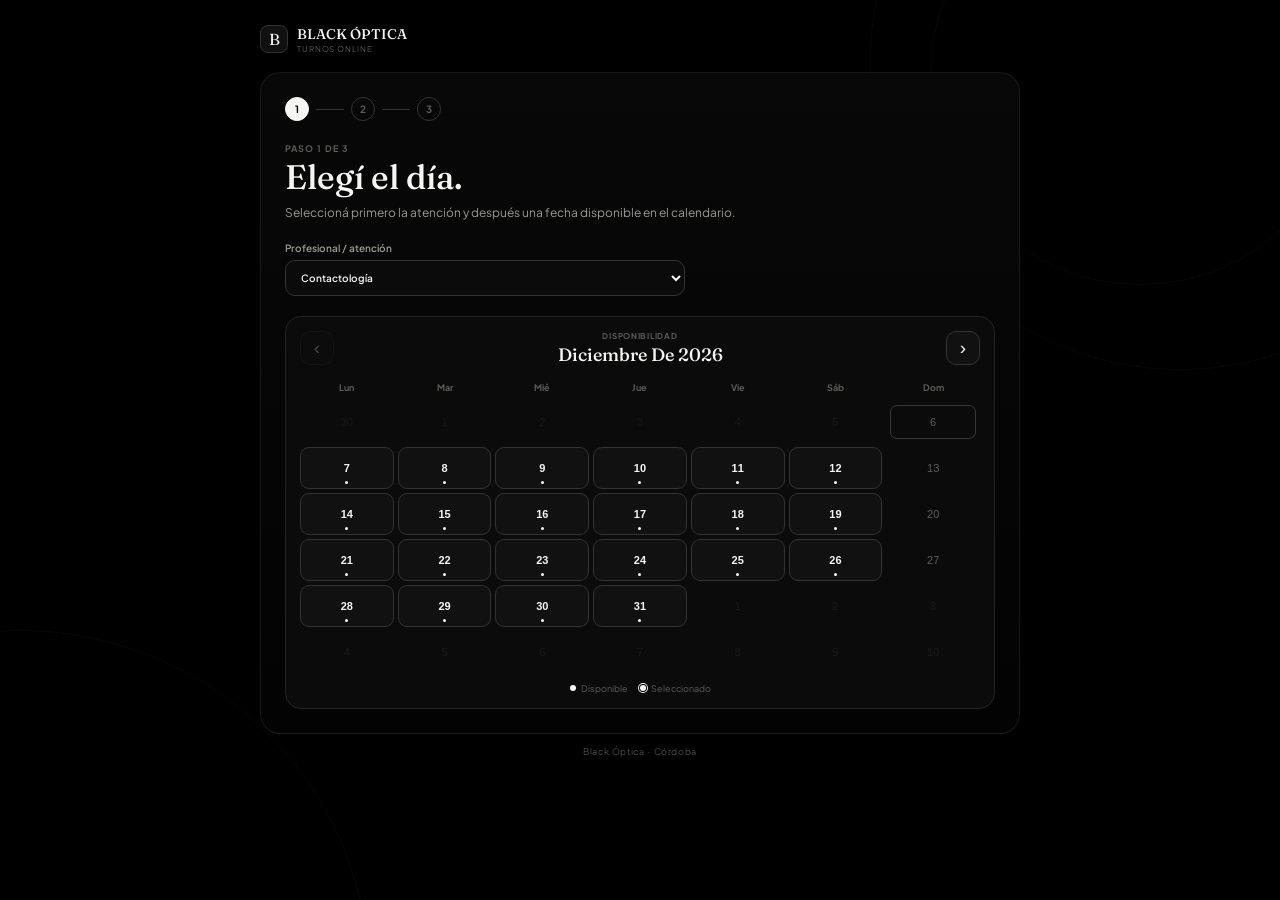
==== commit 0ab1633a: "Refresh compact responsive booking styles" ====
--- a/booking.html
+++ b/booking.html
@@ -5,7 +5,7 @@
 <title>Reservá tu turno | Black Óptica</title>
 <link rel="preconnect" href="https://fonts.googleapis.com"><link rel="preconnect" href="https://fonts.gstatic.com" crossorigin>
 <link href="https://fonts.googleapis.com/css2?family=Fraunces:opsz,wght@9..144,450;9..144,500&family=Plus+Jakarta+Sans:wght@400;500;600;700&display=swap" rel="stylesheet">
-<link rel="stylesheet" href="assets/css/booking.css?v=20260819-0118">
+<link rel="stylesheet" href="assets/css/booking.css?v=20260819-0122">
 </head>
 <body>
 <div class="lens-field"><span class="ring r1"></span><span class="ring r2"></span><span class="ring r3"></span></div>
@@ -58,5 +58,5 @@
   </section>
   <footer>Black Óptica · Córdoba</footer>
 </main>
-<script src="assets/js/store.js?v=20260819-0118"></script><script src="assets/js/booking.js?v=20260819-0118"></script>
+<script src="assets/js/store.js?v=20260819-0122"></script><script src="assets/js/booking.js?v=20260819-0122"></script>
 </body></html>
--- a/assets/css/booking.css
+++ b/assets/css/booking.css
@@ -1 +1 @@
-:root{--bg:#000;--bg-1:#0a0a0a;--card:#111;--line:#232323;--line-strong:#333;--text:#f5f5f3;--muted:#9a9a94;--muted-2:#5c5c58;--display:'Fraunces',Georgia,serif;--body:'Plus Jakarta Sans',sans-serif}*{box-sizing:border-box}html,body{min-height:100%;margin:0}body{background:var(--bg);color:var(--text);font-family:var(--body);padding:28px 18px;position:relative;overflow-x:hidden}.lens-field{position:fixed;inset:0;pointer-events:none;overflow:hidden}.ring{position:absolute;border:1px solid rgba(255,255,255,.035);border-radius:50%}.r1{width:760px;height:760px;right:-220px;top:-280px}.r2{width:520px;height:520px;right:-80px;top:-150px}.r3{width:900px;height:900px;left:-380px;bottom:-520px}.booking-shell{width:min(900px,100%);margin:0 auto;position:relative;z-index:1}.booking-brand{height:56px;display:flex;align-items:center;gap:10px;margin-bottom:18px}.brand-mark{width:30px;height:30px;border:1px solid var(--line-strong);border-radius:9px;display:grid;place-items:center;font-family:var(--display);background:var(--card)}.booking-brand strong{display:block;font-family:var(--display);font-size:15px;font-weight:500}.booking-brand span{display:block;color:var(--muted-2);font-size:9px;letter-spacing:.12em;margin-top:2px}.booking-card{background:linear-gradient(180deg,rgba(255,255,255,.035),rgba(255,255,255,.012));border:1px solid rgba(255,255,255,.08);border-radius:24px;padding:36px;box-shadow:0 30px 90px rgba(0,0,0,.35);backdrop-filter:blur(8px);min-height:610px}.progress{display:flex;align-items:center;gap:8px;margin-bottom:34px}.progress span{width:28px;height:28px;border-radius:50%;display:grid;place-items:center;border:1px solid var(--line-strong);color:var(--muted-2);font-size:11px;font-weight:700}.progress span.active{background:var(--text);color:#000;border-color:var(--text)}.progress i{width:34px;height:1px;background:var(--line-strong)}.eyebrow{display:block;font-size:10px;letter-spacing:.12em;color:var(--muted-2);font-weight:700;margin-bottom:8px}.booking-card h1{font:500 42px/1.04 var(--display);margin:0}.lead{margin:11px 0 0;color:var(--muted);font-size:13px;line-height:1.6;max-width:590px}.field{display:grid;gap:7px;max-width:440px;margin-top:28px;font-size:11px;color:var(--muted);font-weight:600}.booking-card select,.booking-card input,.booking-card textarea{width:100%;background:#0b0b0b;color:var(--text);border:1px solid var(--line-strong);border-radius:11px;padding:12px 13px;font:inherit;outline:none}.booking-card select:focus,.booking-card input:focus,.booking-card textarea:focus{border-color:#555}.calendar-block,.slot-panel{margin-top:30px;border:1px solid var(--line);background:#0b0b0b;border-radius:18px;padding:20px}.month-nav{display:grid;grid-template-columns:40px 1fr 40px;align-items:center;gap:12px;margin-bottom:18px}.month-nav>div{text-align:center}.month-nav h3{margin:4px 0 0;font-family:var(--display);font-size:21px;font-weight:500;text-transform:capitalize}.month-nav button{width:40px;height:40px;border:1px solid var(--line-strong);background:#111;color:var(--text);border-radius:11px;cursor:pointer;font-size:22px}.month-nav button:hover:not(:disabled){background:#191919}.month-nav button:disabled{opacity:.25;cursor:not-allowed}.section-kicker{display:block;font-size:9px;color:var(--muted-2);font-weight:700;letter-spacing:.1em}.weekday-row,.monthly-calendar{display:grid;grid-template-columns:repeat(7,1fr);gap:6px}.weekday-row{margin-bottom:6px}.weekday-row span{text-align:center;font-size:10px;color:var(--muted-2);font-weight:700;padding:6px 0}.calendar-day{aspect-ratio:1/1;border:1px solid transparent;background:transparent;color:var(--muted-2);border-radius:12px;display:grid;place-items:center;position:relative;font-size:12px;cursor:default}.calendar-day.other-month{opacity:.22}.calendar-day.past{opacity:.18}.calendar-day.available{background:#111;border-color:var(--line-strong);color:var(--text);cursor:pointer;font-weight:600}.calendar-day.available:hover{background:#181818;border-color:#4a4a4a}.calendar-day.available::after{content:'';position:absolute;bottom:8px;width:4px;height:4px;border-radius:50%;background:var(--text)}.calendar-day.today::before{content:'';position:absolute;inset:5px;border:1px solid rgba(255,255,255,.2);border-radius:9px}.calendar-day.selected{background:var(--text);color:#000;border-color:var(--text)}.calendar-day.selected::after{background:#000}.calendar-legend{display:flex;gap:18px;justify-content:center;margin-top:16px;color:var(--muted-2);font-size:10px}.calendar-legend span{display:flex;align-items:center;gap:6px}.dot{width:7px;height:7px;border-radius:50%;display:inline-block}.dot.available{background:var(--text)}.dot.selected{background:var(--text);box-shadow:0 0 0 2px #000,0 0 0 3px var(--text)}.slot-panel-head{display:flex;align-items:flex-end;justify-content:space-between;gap:18px;margin-bottom:18px}.slot-panel-head h3{margin:4px 0 0;font-size:14px}.slot-list{display:grid;grid-template-columns:repeat(4,minmax(100px,1fr));gap:10px}.slot-btn{border:1px solid var(--line-strong);background:#111;color:var(--text);border-radius:12px;padding:14px;cursor:pointer;font-size:13px;font-weight:700;transition:.15s ease}.slot-btn:hover{background:var(--text);color:#000;border-color:var(--text);transform:translateY(-1px)}.hint{color:var(--muted-2);font-size:12px}.back-link{border:0;background:none;color:var(--muted);padding:0;cursor:pointer;margin-bottom:22px}.back-link:hover{color:var(--text)}.summary-card{margin:20px 0 4px;padding:16px;border:1px solid var(--line);background:#0b0b0b;border-radius:14px;display:grid;gap:4px}.summary-card strong{font-size:13px}.summary-card span{font-size:12px;color:var(--muted)}#publicBookingForm{display:grid;grid-template-columns:1fr 1fr;gap:14px;margin-top:20px}#publicBookingForm label{display:grid;gap:7px;color:var(--muted);font-size:11px;font-weight:600}#publicBookingForm label:nth-child(4){grid-column:1/-1}small{font-weight:400;color:var(--muted-2)}.primary{grid-column:1/-1;border:0;border-radius:12px;background:var(--text);color:#000;padding:13px 16px;font-weight:700;cursor:pointer;margin-top:4px}.primary:hover{background:#fff}.success{text-align:center;padding:54px 20px}.check{width:58px;height:58px;border-radius:18px;display:grid;place-items:center;background:var(--text);color:#000;margin:0 auto 20px;font-size:24px}.success p{color:var(--muted);font-size:14px}.success-note{display:inline-block;margin-top:14px;border:1px solid var(--line);border-radius:12px;padding:11px 13px;color:var(--muted);font-size:11px;background:#0b0b0b}footer{text-align:center;color:var(--muted-2);font-size:10px;margin-top:16px;letter-spacing:.08em}@media(max-width:760px){body{padding:18px 12px}.booking-card{padding:24px 18px;border-radius:20px}.booking-card h1{font-size:34px}.slot-list{grid-template-columns:repeat(2,1fr)}.progress{margin-bottom:28px}#publicBookingForm{grid-template-columns:1fr}#publicBookingForm label:nth-child(4){grid-column:1}.primary{grid-column:1}.calendar-block{padding:14px}.weekday-row,.monthly-calendar{gap:3px}.calendar-day{border-radius:9px}.calendar-day.available::after{bottom:5px}}@media(max-width:430px){.booking-card{padding:20px 14px}.slot-list{grid-template-columns:1fr 1fr}.booking-card h1{font-size:31px}.calendar-day{font-size:11px}.month-nav h3{font-size:18px}}+:root{--bg:#000;--bg-1:#0a0a0a;--card:#111;--line:#232323;--line-strong:#333;--text:#f5f5f3;--muted:#9a9a94;--muted-2:#5c5c58;--display:'Fraunces',Georgia,serif;--body:'Plus Jakarta Sans',sans-serif}*{box-sizing:border-box}html,body{min-height:100%;margin:0}body{background:var(--bg);color:var(--text);font-family:var(--body);padding:18px 12px;position:relative;overflow-x:hidden}.lens-field{position:fixed;inset:0;pointer-events:none;overflow:hidden}.ring{position:absolute;border:1px solid rgba(255,255,255,.03);border-radius:50%}.r1{width:620px;height:620px;right:-210px;top:-250px}.r2{width:420px;height:420px;right:-70px;top:-135px}.r3{width:700px;height:700px;left:-330px;bottom:-430px}.booking-shell{width:min(760px,100%);margin:0 auto;position:relative;z-index:1}.booking-brand{height:42px;display:flex;align-items:center;gap:9px;margin-bottom:12px}.brand-mark{width:28px;height:28px;border:1px solid var(--line-strong);border-radius:8px;display:grid;place-items:center;font-family:var(--display);background:var(--card)}.booking-brand strong{display:block;font-family:var(--display);font-size:14px;font-weight:500}.booking-brand span{display:block;color:var(--muted-2);font-size:8px;letter-spacing:.11em;margin-top:1px}.booking-card{background:linear-gradient(180deg,rgba(255,255,255,.03),rgba(255,255,255,.01));border:1px solid rgba(255,255,255,.08);border-radius:20px;padding:24px;box-shadow:0 20px 60px rgba(0,0,0,.3);backdrop-filter:blur(8px);min-height:0}.progress{display:flex;align-items:center;gap:7px;margin-bottom:22px}.progress span{width:24px;height:24px;border-radius:50%;display:grid;place-items:center;border:1px solid var(--line-strong);color:var(--muted-2);font-size:10px;font-weight:700}.progress span.active{background:var(--text);color:#000;border-color:var(--text)}.progress i{width:28px;height:1px;background:var(--line-strong)}.eyebrow{display:block;font-size:9px;letter-spacing:.11em;color:var(--muted-2);font-weight:700;margin-bottom:6px}.booking-card h1{font:500 34px/1.05 var(--display);margin:0}.lead{margin:8px 0 0;color:var(--muted);font-size:12px;line-height:1.5;max-width:560px}.field{display:grid;gap:6px;max-width:400px;margin-top:20px;font-size:10px;color:var(--muted);font-weight:600}.booking-card select,.booking-card input,.booking-card textarea{width:100%;background:#0b0b0b;color:var(--text);border:1px solid var(--line-strong);border-radius:10px;padding:10px 11px;font:inherit;outline:none}.booking-card select:focus,.booking-card input:focus,.booking-card textarea:focus{border-color:#555}.calendar-block,.slot-panel{margin-top:20px;border:1px solid var(--line);background:#0b0b0b;border-radius:16px;padding:14px}.month-nav{display:grid;grid-template-columns:34px 1fr 34px;align-items:center;gap:8px;margin-bottom:12px}.month-nav>div{text-align:center}.month-nav h3{margin:2px 0 0;font-family:var(--display);font-size:18px;font-weight:500;text-transform:capitalize}.month-nav button{width:34px;height:34px;border:1px solid var(--line-strong);background:#111;color:var(--text);border-radius:10px;cursor:pointer;font-size:19px}.month-nav button:hover:not(:disabled){background:#191919}.month-nav button:disabled{opacity:.25;cursor:not-allowed}.section-kicker{display:block;font-size:8px;color:var(--muted-2);font-weight:700;letter-spacing:.09em}.weekday-row,.monthly-calendar{display:grid;grid-template-columns:repeat(7,minmax(0,1fr));gap:4px}.weekday-row{margin-bottom:4px}.weekday-row span{text-align:center;font-size:9px;color:var(--muted-2);font-weight:700;padding:4px 0}.calendar-day{height:42px;border:1px solid transparent;background:transparent;color:var(--muted-2);border-radius:9px;display:grid;place-items:center;position:relative;font-size:11px;cursor:default}.calendar-day.other-month{opacity:.18}.calendar-day.past{opacity:.14}.calendar-day.available{background:#111;border-color:var(--line-strong);color:var(--text);cursor:pointer;font-weight:600}.calendar-day.available:hover{background:#181818;border-color:#4a4a4a}.calendar-day.available::after{content:'';position:absolute;bottom:4px;width:3px;height:3px;border-radius:50%;background:var(--text)}.calendar-day.today::before{content:'';position:absolute;inset:3px;border:1px solid rgba(255,255,255,.18);border-radius:7px}.calendar-day.selected{background:var(--text);color:#000;border-color:var(--text)}.calendar-day.selected::after{background:#000}.calendar-legend{display:flex;flex-wrap:wrap;gap:12px;justify-content:center;margin-top:10px;color:var(--muted-2);font-size:9px}.calendar-legend span{display:flex;align-items:center;gap:5px}.dot{width:6px;height:6px;border-radius:50%;display:inline-block}.dot.available{background:var(--text)}.dot.selected{background:var(--text);box-shadow:0 0 0 1px #000,0 0 0 2px var(--text)}.slot-panel-head{display:flex;align-items:flex-end;justify-content:space-between;gap:14px;margin-bottom:12px}.slot-panel-head h3{margin:3px 0 0;font-size:13px}.slot-list{display:grid;grid-template-columns:repeat(4,minmax(0,1fr));gap:8px}.slot-btn{border:1px solid var(--line-strong);background:#111;color:var(--text);border-radius:10px;padding:11px 8px;cursor:pointer;font-size:12px;font-weight:700;transition:.15s ease}.slot-btn:hover{background:var(--text);color:#000;border-color:var(--text)}.hint{color:var(--muted-2);font-size:11px}.back-link{border:0;background:none;color:var(--muted);padding:0;cursor:pointer;margin-bottom:16px;font-size:11px}.back-link:hover{color:var(--text)}.summary-card{margin:16px 0 2px;padding:12px 13px;border:1px solid var(--line);background:#0b0b0b;border-radius:12px;display:grid;gap:3px}.summary-card strong{font-size:12px}.summary-card span{font-size:11px;color:var(--muted)}#publicBookingForm{display:grid;grid-template-columns:1fr 1fr;gap:11px;margin-top:15px}#publicBookingForm label{display:grid;gap:6px;color:var(--muted);font-size:10px;font-weight:600}#publicBookingForm label:nth-child(4){grid-column:1/-1}small{font-weight:400;color:var(--muted-2)}.primary{grid-column:1/-1;border:0;border-radius:10px;background:var(--text);color:#000;padding:11px 14px;font-weight:700;cursor:pointer;margin-top:2px}.primary:hover{background:#fff}.success{text-align:center;padding:38px 14px}.check{width:48px;height:48px;border-radius:14px;display:grid;place-items:center;background:var(--text);color:#000;margin:0 auto 16px;font-size:21px}.success p{color:var(--muted);font-size:12px}.success-note{display:inline-block;margin-top:10px;border:1px solid var(--line);border-radius:10px;padding:9px 11px;color:var(--muted);font-size:10px;background:#0b0b0b}footer{text-align:center;color:var(--muted-2);font-size:9px;margin-top:12px;letter-spacing:.07em}@media(max-width:680px){body{padding:12px 8px}.booking-shell{width:100%}.booking-brand{margin:0 4px 10px}.booking-card{padding:18px 14px;border-radius:16px}.booking-card h1{font-size:29px}.lead{font-size:11px}.field{margin-top:16px;max-width:none}.calendar-block,.slot-panel{margin-top:16px;padding:10px;border-radius:14px}.calendar-day{height:39px;border-radius:8px;font-size:10px}.weekday-row span{font-size:8px}.month-nav{grid-template-columns:32px 1fr 32px}.month-nav button{width:32px;height:32px}.month-nav h3{font-size:16px}.slot-list{grid-template-columns:repeat(3,minmax(0,1fr))}#publicBookingForm{grid-template-columns:1fr}#publicBookingForm label:nth-child(4){grid-column:1}.primary{grid-column:1}.progress{margin-bottom:18px}}@media(max-width:430px){body{padding:8px 6px}.booking-card{padding:16px 10px}.booking-card h1{font-size:27px}.calendar-block{padding:8px}.weekday-row,.monthly-calendar{gap:2px}.calendar-day{height:36px;font-size:10px}.calendar-day.available::after{bottom:3px}.calendar-legend{justify-content:flex-start}.slot-list{grid-template-columns:repeat(2,minmax(0,1fr))}.progress span{width:22px;height:22px}.progress i{width:22px}.booking-brand strong{font-size:13px}}
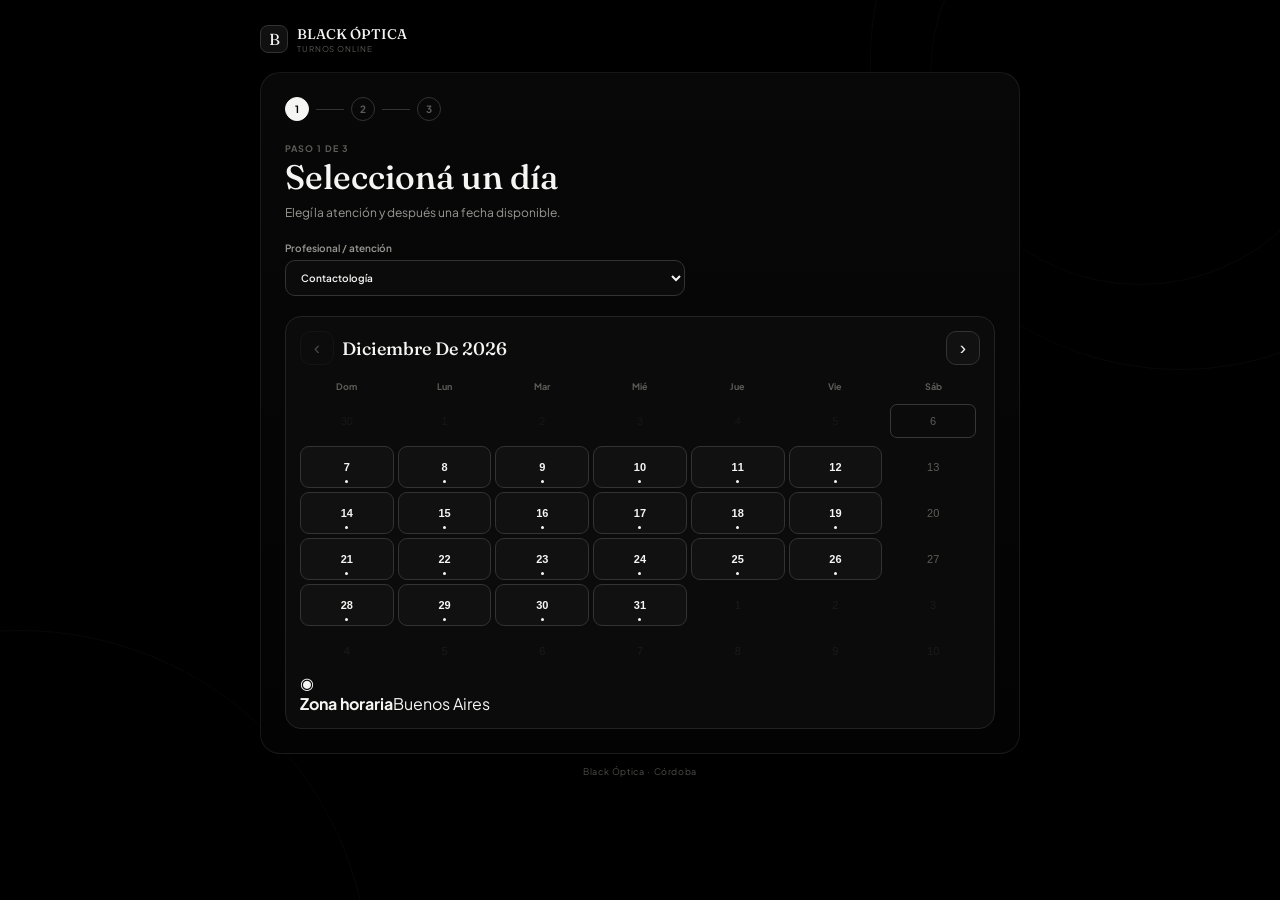
==== commit 272da73d: "Refine booking UX from Calendly reference" ====
--- a/booking.html
+++ b/booking.html
@@ -5,46 +5,54 @@
 <title>Reservá tu turno | Black Óptica</title>
 <link rel="preconnect" href="https://fonts.googleapis.com"><link rel="preconnect" href="https://fonts.gstatic.com" crossorigin>
 <link href="https://fonts.googleapis.com/css2?family=Fraunces:opsz,wght@9..144,450;9..144,500&family=Plus+Jakarta+Sans:wght@400;500;600;700&display=swap" rel="stylesheet">
-<link rel="stylesheet" href="assets/css/booking.css?v=20260819-0122">
+<link rel="stylesheet" href="assets/css/booking.css?v=20260819-0127">
 </head>
 <body>
 <div class="lens-field"><span class="ring r1"></span><span class="ring r2"></span><span class="ring r3"></span></div>
 <main class="booking-shell">
-  <header class="booking-brand"><div class="brand-mark">B</div><div><strong>BLACK ÓPTICA</strong><span>TURNOS ONLINE</span></div></header>
+  <header class="booking-brand">
+    <div class="brand-mark">B</div>
+    <div><strong>BLACK ÓPTICA</strong><span>TURNOS ONLINE</span></div>
+  </header>
+
   <section class="booking-card">
     <div class="progress" id="bookingProgress"><span class="active">1</span><i></i><span>2</span><i></i><span>3</span></div>
 
     <div id="bookingStep1">
       <span class="eyebrow">PASO 1 DE 3</span>
-      <h1>Elegí el día.</h1>
-      <p class="lead">Seleccioná primero la atención y después una fecha disponible en el calendario.</p>
+      <h1>Seleccioná un día</h1>
+      <p class="lead">Elegí la atención y después una fecha disponible.</p>
+
       <label class="field">Profesional / atención<select id="bookingProfessional"></select></label>
 
-      <div class="calendar-block">
+      <div class="calendar-block calendly-layout">
         <div class="month-nav">
           <button type="button" id="prevMonth" aria-label="Mes anterior">‹</button>
-          <div><span class="section-kicker">DISPONIBILIDAD</span><h3 id="calendarMonthTitle"></h3></div>
+          <h3 id="calendarMonthTitle"></h3>
           <button type="button" id="nextMonth" aria-label="Mes siguiente">›</button>
         </div>
-        <div class="weekday-row"><span>Lun</span><span>Mar</span><span>Mié</span><span>Jue</span><span>Vie</span><span>Sáb</span><span>Dom</span></div>
+        <div class="weekday-row"><span>Dom</span><span>Lun</span><span>Mar</span><span>Mié</span><span>Jue</span><span>Vie</span><span>Sáb</span></div>
         <div id="monthlyCalendar" class="monthly-calendar"></div>
-        <div class="calendar-legend"><span><i class="dot available"></i> Disponible</span><span><i class="dot selected"></i> Seleccionado</span></div>
+        <div class="timezone-row"><span class="timezone-icon">◉</span><div><strong>Zona horaria</strong><span>Buenos Aires</span></div></div>
       </div>
     </div>
 
     <div id="bookingStep2" hidden>
       <button class="back-link" id="backToDates">← Volver al calendario</button>
-      <span class="eyebrow">PASO 2 DE 3</span>
-      <h1>Elegí un horario.</h1>
-      <p class="lead" id="chosenDateLabel"></p>
-      <div class="slot-panel"><div class="slot-panel-head"><div><span class="section-kicker">HORARIOS DISPONIBLES</span><h3>¿A qué hora te queda mejor?</h3></div></div><div id="availableSlots" class="slot-list large-slots"></div></div>
+      <div class="step-head centered"><span class="eyebrow">PASO 2 DE 3</span><h1 id="chosenDayTitle"></h1><p id="chosenDateLabel" class="lead"></p></div>
+      <div class="timezone-row standalone"><span class="timezone-icon">◉</span><div><strong>Zona horaria</strong><span>Buenos Aires</span></div></div>
+      <div class="slot-panel calendly-slots">
+        <div class="slot-panel-head centered"><div><span class="section-kicker">HORARIOS DISPONIBLES</span><h3>Seleccioná una hora</h3><p id="slotDurationLabel" class="duration-copy"></p></div></div>
+        <div id="availableSlots" class="slot-list large-slots"></div>
+        <button type="button" id="continueFromTime" class="continue-btn" hidden>Siguiente</button>
+      </div>
     </div>
 
     <div id="bookingStep3" hidden>
       <button class="back-link" id="backToSlots">← Volver a horarios</button>
       <span class="eyebrow">PASO 3 DE 3</span>
-      <h1>Confirmemos la reserva.</h1>
-      <div id="selectedSummary" class="summary-card"></div>
+      <h1>Ingresá tus datos</h1>
+      <div id="selectedSummary" class="summary-card event-summary"></div>
       <form id="publicBookingForm">
         <label>Nombre y apellido<input name="patientName" required autocomplete="name"></label>
         <label>WhatsApp<input name="phone" required placeholder="351..." autocomplete="tel"></label>
@@ -54,9 +62,11 @@
       </form>
     </div>
 
-    <div id="bookingSuccess" hidden class="success"><div class="check">✓</div><span class="eyebrow">LISTO</span><h1>Tu turno quedó reservado.</h1><p id="successSummary"></p><div class="success-note">Te enviaremos la confirmación y el recordatorio por WhatsApp.</div></div>
+    <div id="bookingSuccess" hidden class="success">
+      <div class="check">✓</div><span class="eyebrow">LISTO</span><h1>Tu turno quedó reservado</h1><p id="successSummary"></p><div class="success-note">Te enviaremos la confirmación y el recordatorio por WhatsApp.</div>
+    </div>
   </section>
   <footer>Black Óptica · Córdoba</footer>
 </main>
-<script src="assets/js/store.js?v=20260819-0122"></script><script src="assets/js/booking.js?v=20260819-0122"></script>
+<script src="assets/js/store.js?v=20260819-0127"></script><script src="assets/js/booking.js?v=20260819-0127"></script>
 </body></html>
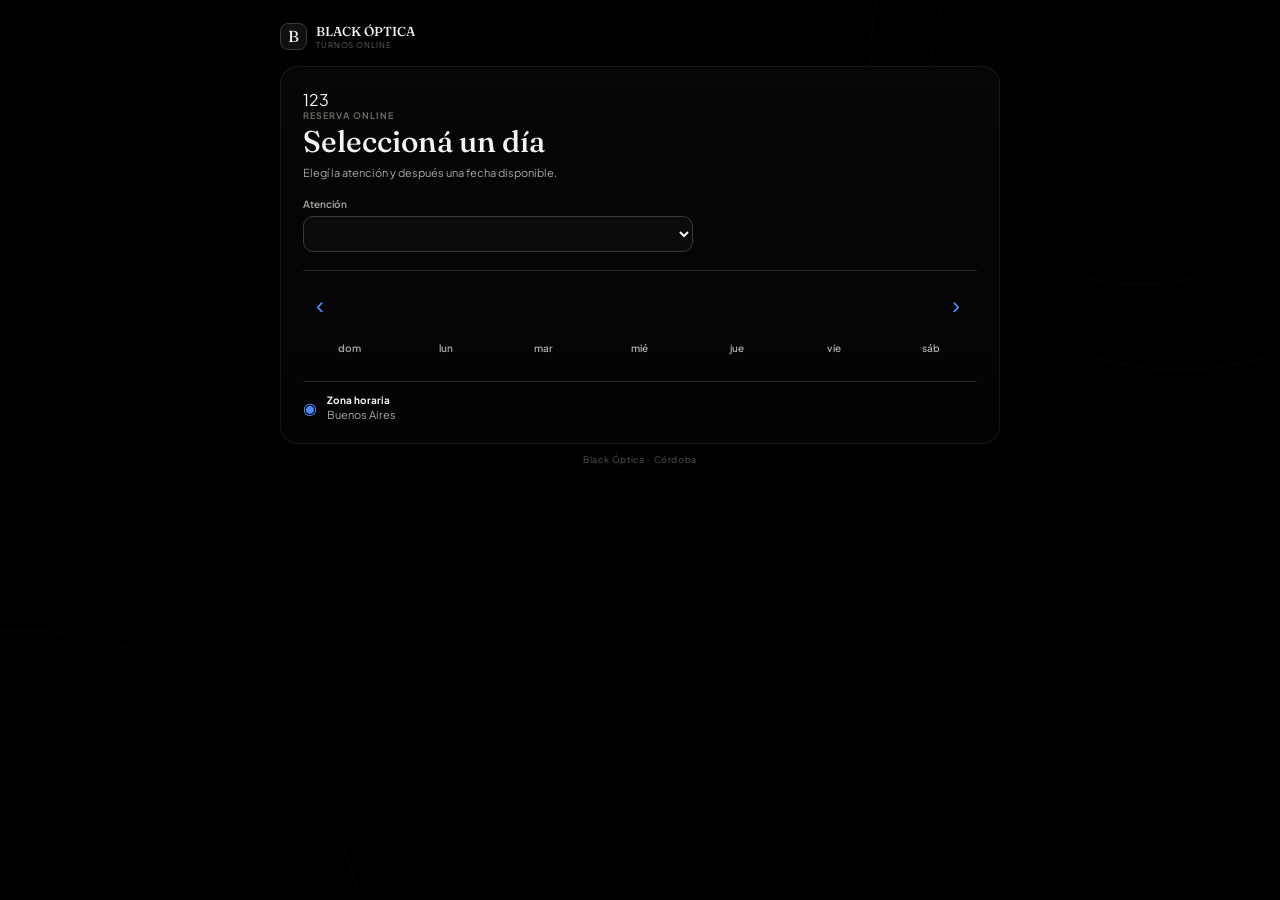
==== commit 0f581c48: "Polish public booking flow from Calendly reference" ====
--- a/booking.html
+++ b/booking.html
@@ -5,7 +5,7 @@
 <title>Reservá tu turno | Black Óptica</title>
 <link rel="preconnect" href="https://fonts.googleapis.com"><link rel="preconnect" href="https://fonts.gstatic.com" crossorigin>
 <link href="https://fonts.googleapis.com/css2?family=Fraunces:opsz,wght@9..144,450;9..144,500&family=Plus+Jakarta+Sans:wght@400;500;600;700&display=swap" rel="stylesheet">
-<link rel="stylesheet" href="assets/css/booking.css?v=20260819-0127">
+<link rel="stylesheet" href="assets/css/booking.css?v=20260819-0137">
 </head>
 <body>
 <div class="lens-field"><span class="ring r1"></span><span class="ring r2"></span><span class="ring r3"></span></div>
@@ -16,16 +16,20 @@
   </header>
 
   <section class="booking-card">
-    <div class="progress" id="bookingProgress"><span class="active">1</span><i></i><span>2</span><i></i><span>3</span></div>
+    <div class="step-strip" id="bookingProgress">
+      <span class="step-dot active">1</span><i></i><span class="step-dot">2</span><i></i><span class="step-dot">3</span>
+    </div>
 
     <div id="bookingStep1">
-      <span class="eyebrow">PASO 1 DE 3</span>
-      <h1>Seleccioná un día</h1>
-      <p class="lead">Elegí la atención y después una fecha disponible.</p>
+      <div class="intro-block">
+        <span class="eyebrow">RESERVA ONLINE</span>
+        <h1>Seleccioná un día</h1>
+        <p class="lead">Elegí la atención y después una fecha disponible.</p>
+      </div>
 
-      <label class="field">Profesional / atención<select id="bookingProfessional"></select></label>
+      <label class="field service-field">Atención<select id="bookingProfessional"></select></label>
 
-      <div class="calendar-block calendly-layout">
+      <div class="calendar-block">
         <div class="month-nav">
           <button type="button" id="prevMonth" aria-label="Mes anterior">‹</button>
           <h3 id="calendarMonthTitle"></h3>
@@ -38,20 +42,21 @@
     </div>
 
     <div id="bookingStep2" hidden>
-      <button class="back-link" id="backToDates">← Volver al calendario</button>
-      <div class="step-head centered"><span class="eyebrow">PASO 2 DE 3</span><h1 id="chosenDayTitle"></h1><p id="chosenDateLabel" class="lead"></p></div>
+      <button class="back-link" id="backToDates">← Volver</button>
+      <div class="selected-date-head">
+        <h1 id="chosenDayTitle"></h1>
+        <p id="chosenDateLabel" class="lead"></p>
+      </div>
       <div class="timezone-row standalone"><span class="timezone-icon">◉</span><div><strong>Zona horaria</strong><span>Buenos Aires</span></div></div>
-      <div class="slot-panel calendly-slots">
-        <div class="slot-panel-head centered"><div><span class="section-kicker">HORARIOS DISPONIBLES</span><h3>Seleccioná una hora</h3><p id="slotDurationLabel" class="duration-copy"></p></div></div>
-        <div id="availableSlots" class="slot-list large-slots"></div>
-        <button type="button" id="continueFromTime" class="continue-btn" hidden>Siguiente</button>
+      <div class="slot-panel">
+        <div class="slot-panel-head"><h2>Seleccioná una hora</h2><p id="slotDurationLabel" class="duration-copy"></p></div>
+        <div id="availableSlots" class="slot-list"></div>
       </div>
     </div>
 
     <div id="bookingStep3" hidden>
-      <button class="back-link" id="backToSlots">← Volver a horarios</button>
-      <span class="eyebrow">PASO 3 DE 3</span>
-      <h1>Ingresá tus datos</h1>
+      <button class="back-link" id="backToSlots">← Volver</button>
+      <div class="details-head"><span class="eyebrow">ÚLTIMO PASO</span><h1>Ingresá tus datos</h1></div>
       <div id="selectedSummary" class="summary-card event-summary"></div>
       <form id="publicBookingForm">
         <label>Nombre y apellido<input name="patientName" required autocomplete="name"></label>
@@ -68,5 +73,5 @@
   </section>
   <footer>Black Óptica · Córdoba</footer>
 </main>
-<script src="assets/js/store.js?v=20260819-0127"></script><script src="assets/js/booking.js?v=20260819-0127"></script>
+<script src="assets/js/store.js?v=20260819-0137"></script><script src="assets/js/booking.js?v=20260819-0137"></script>
 </body></html>
--- a/assets/css/booking.css
+++ b/assets/css/booking.css
@@ -1 +1 @@
-:root{--bg:#000;--bg-1:#0a0a0a;--card:#111;--line:#232323;--line-strong:#333;--text:#f5f5f3;--muted:#9a9a94;--muted-2:#5c5c58;--display:'Fraunces',Georgia,serif;--body:'Plus Jakarta Sans',sans-serif}*{box-sizing:border-box}html,body{min-height:100%;margin:0}body{background:var(--bg);color:var(--text);font-family:var(--body);padding:18px 12px;position:relative;overflow-x:hidden}.lens-field{position:fixed;inset:0;pointer-events:none;overflow:hidden}.ring{position:absolute;border:1px solid rgba(255,255,255,.03);border-radius:50%}.r1{width:620px;height:620px;right:-210px;top:-250px}.r2{width:420px;height:420px;right:-70px;top:-135px}.r3{width:700px;height:700px;left:-330px;bottom:-430px}.booking-shell{width:min(760px,100%);margin:0 auto;position:relative;z-index:1}.booking-brand{height:42px;display:flex;align-items:center;gap:9px;margin-bottom:12px}.brand-mark{width:28px;height:28px;border:1px solid var(--line-strong);border-radius:8px;display:grid;place-items:center;font-family:var(--display);background:var(--card)}.booking-brand strong{display:block;font-family:var(--display);font-size:14px;font-weight:500}.booking-brand span{display:block;color:var(--muted-2);font-size:8px;letter-spacing:.11em;margin-top:1px}.booking-card{background:linear-gradient(180deg,rgba(255,255,255,.03),rgba(255,255,255,.01));border:1px solid rgba(255,255,255,.08);border-radius:20px;padding:24px;box-shadow:0 20px 60px rgba(0,0,0,.3);backdrop-filter:blur(8px);min-height:0}.progress{display:flex;align-items:center;gap:7px;margin-bottom:22px}.progress span{width:24px;height:24px;border-radius:50%;display:grid;place-items:center;border:1px solid var(--line-strong);color:var(--muted-2);font-size:10px;font-weight:700}.progress span.active{background:var(--text);color:#000;border-color:var(--text)}.progress i{width:28px;height:1px;background:var(--line-strong)}.eyebrow{display:block;font-size:9px;letter-spacing:.11em;color:var(--muted-2);font-weight:700;margin-bottom:6px}.booking-card h1{font:500 34px/1.05 var(--display);margin:0}.lead{margin:8px 0 0;color:var(--muted);font-size:12px;line-height:1.5;max-width:560px}.field{display:grid;gap:6px;max-width:400px;margin-top:20px;font-size:10px;color:var(--muted);font-weight:600}.booking-card select,.booking-card input,.booking-card textarea{width:100%;background:#0b0b0b;color:var(--text);border:1px solid var(--line-strong);border-radius:10px;padding:10px 11px;font:inherit;outline:none}.booking-card select:focus,.booking-card input:focus,.booking-card textarea:focus{border-color:#555}.calendar-block,.slot-panel{margin-top:20px;border:1px solid var(--line);background:#0b0b0b;border-radius:16px;padding:14px}.month-nav{display:grid;grid-template-columns:34px 1fr 34px;align-items:center;gap:8px;margin-bottom:12px}.month-nav>div{text-align:center}.month-nav h3{margin:2px 0 0;font-family:var(--display);font-size:18px;font-weight:500;text-transform:capitalize}.month-nav button{width:34px;height:34px;border:1px solid var(--line-strong);background:#111;color:var(--text);border-radius:10px;cursor:pointer;font-size:19px}.month-nav button:hover:not(:disabled){background:#191919}.month-nav button:disabled{opacity:.25;cursor:not-allowed}.section-kicker{display:block;font-size:8px;color:var(--muted-2);font-weight:700;letter-spacing:.09em}.weekday-row,.monthly-calendar{display:grid;grid-template-columns:repeat(7,minmax(0,1fr));gap:4px}.weekday-row{margin-bottom:4px}.weekday-row span{text-align:center;font-size:9px;color:var(--muted-2);font-weight:700;padding:4px 0}.calendar-day{height:42px;border:1px solid transparent;background:transparent;color:var(--muted-2);border-radius:9px;display:grid;place-items:center;position:relative;font-size:11px;cursor:default}.calendar-day.other-month{opacity:.18}.calendar-day.past{opacity:.14}.calendar-day.available{background:#111;border-color:var(--line-strong);color:var(--text);cursor:pointer;font-weight:600}.calendar-day.available:hover{background:#181818;border-color:#4a4a4a}.calendar-day.available::after{content:'';position:absolute;bottom:4px;width:3px;height:3px;border-radius:50%;background:var(--text)}.calendar-day.today::before{content:'';position:absolute;inset:3px;border:1px solid rgba(255,255,255,.18);border-radius:7px}.calendar-day.selected{background:var(--text);color:#000;border-color:var(--text)}.calendar-day.selected::after{background:#000}.calendar-legend{display:flex;flex-wrap:wrap;gap:12px;justify-content:center;margin-top:10px;color:var(--muted-2);font-size:9px}.calendar-legend span{display:flex;align-items:center;gap:5px}.dot{width:6px;height:6px;border-radius:50%;display:inline-block}.dot.available{background:var(--text)}.dot.selected{background:var(--text);box-shadow:0 0 0 1px #000,0 0 0 2px var(--text)}.slot-panel-head{display:flex;align-items:flex-end;justify-content:space-between;gap:14px;margin-bottom:12px}.slot-panel-head h3{margin:3px 0 0;font-size:13px}.slot-list{display:grid;grid-template-columns:repeat(4,minmax(0,1fr));gap:8px}.slot-btn{border:1px solid var(--line-strong);background:#111;color:var(--text);border-radius:10px;padding:11px 8px;cursor:pointer;font-size:12px;font-weight:700;transition:.15s ease}.slot-btn:hover{background:var(--text);color:#000;border-color:var(--text)}.hint{color:var(--muted-2);font-size:11px}.back-link{border:0;background:none;color:var(--muted);padding:0;cursor:pointer;margin-bottom:16px;font-size:11px}.back-link:hover{color:var(--text)}.summary-card{margin:16px 0 2px;padding:12px 13px;border:1px solid var(--line);background:#0b0b0b;border-radius:12px;display:grid;gap:3px}.summary-card strong{font-size:12px}.summary-card span{font-size:11px;color:var(--muted)}#publicBookingForm{display:grid;grid-template-columns:1fr 1fr;gap:11px;margin-top:15px}#publicBookingForm label{display:grid;gap:6px;color:var(--muted);font-size:10px;font-weight:600}#publicBookingForm label:nth-child(4){grid-column:1/-1}small{font-weight:400;color:var(--muted-2)}.primary{grid-column:1/-1;border:0;border-radius:10px;background:var(--text);color:#000;padding:11px 14px;font-weight:700;cursor:pointer;margin-top:2px}.primary:hover{background:#fff}.success{text-align:center;padding:38px 14px}.check{width:48px;height:48px;border-radius:14px;display:grid;place-items:center;background:var(--text);color:#000;margin:0 auto 16px;font-size:21px}.success p{color:var(--muted);font-size:12px}.success-note{display:inline-block;margin-top:10px;border:1px solid var(--line);border-radius:10px;padding:9px 11px;color:var(--muted);font-size:10px;background:#0b0b0b}footer{text-align:center;color:var(--muted-2);font-size:9px;margin-top:12px;letter-spacing:.07em}@media(max-width:680px){body{padding:12px 8px}.booking-shell{width:100%}.booking-brand{margin:0 4px 10px}.booking-card{padding:18px 14px;border-radius:16px}.booking-card h1{font-size:29px}.lead{font-size:11px}.field{margin-top:16px;max-width:none}.calendar-block,.slot-panel{margin-top:16px;padding:10px;border-radius:14px}.calendar-day{height:39px;border-radius:8px;font-size:10px}.weekday-row span{font-size:8px}.month-nav{grid-template-columns:32px 1fr 32px}.month-nav button{width:32px;height:32px}.month-nav h3{font-size:16px}.slot-list{grid-template-columns:repeat(3,minmax(0,1fr))}#publicBookingForm{grid-template-columns:1fr}#publicBookingForm label:nth-child(4){grid-column:1}.primary{grid-column:1}.progress{margin-bottom:18px}}@media(max-width:430px){body{padding:8px 6px}.booking-card{padding:16px 10px}.booking-card h1{font-size:27px}.calendar-block{padding:8px}.weekday-row,.monthly-calendar{gap:2px}.calendar-day{height:36px;font-size:10px}.calendar-day.available::after{bottom:3px}.calendar-legend{justify-content:flex-start}.slot-list{grid-template-columns:repeat(2,minmax(0,1fr))}.progress span{width:22px;height:22px}.progress i{width:22px}.booking-brand strong{font-size:13px}}+:root{--bg:#000;--bg-1:#0a0a0a;--card:#111;--line:#252525;--line-strong:#3a3a3a;--text:#f5f5f3;--muted:#aaa9a3;--muted-2:#666660;--accent:#4d8dff;--accent-soft:rgba(77,141,255,.14);--display:'Fraunces',Georgia,serif;--body:'Plus Jakarta Sans',sans-serif}*{box-sizing:border-box}html,body{min-height:100%;margin:0}body{background:var(--bg);color:var(--text);font-family:var(--body);padding:16px 10px;position:relative;overflow-x:hidden}.lens-field{position:fixed;inset:0;pointer-events:none;overflow:hidden}.ring{position:absolute;border:1px solid rgba(255,255,255,.028);border-radius:50%}.r1{width:620px;height:620px;right:-210px;top:-250px}.r2{width:420px;height:420px;right:-70px;top:-135px}.r3{width:700px;height:700px;left:-330px;bottom:-430px}.booking-shell{width:min(720px,100%);margin:0 auto;position:relative;z-index:1}.booking-brand{height:40px;display:flex;align-items:center;gap:9px;margin-bottom:10px}.brand-mark{width:27px;height:27px;border:1px solid var(--line-strong);border-radius:8px;display:grid;place-items:center;font-family:var(--display);background:var(--card)}.booking-brand strong{display:block;font-family:var(--display);font-size:13px;font-weight:500}.booking-brand span{display:block;color:var(--muted-2);font-size:8px;letter-spacing:.11em;margin-top:1px}.booking-card{background:linear-gradient(180deg,rgba(255,255,255,.025),rgba(255,255,255,.01));border:1px solid rgba(255,255,255,.08);border-radius:18px;padding:22px;box-shadow:0 18px 50px rgba(0,0,0,.28);backdrop-filter:blur(8px)}.progress{display:flex;align-items:center;gap:7px;margin-bottom:18px}.progress span{width:23px;height:23px;border-radius:50%;display:grid;place-items:center;border:1px solid var(--line-strong);color:var(--muted-2);font-size:9px;font-weight:700}.progress span.active{background:var(--text);color:#000;border-color:var(--text)}.progress i{width:26px;height:1px;background:var(--line-strong)}.eyebrow{display:block;font-size:9px;letter-spacing:.11em;color:var(--muted-2);font-weight:700;margin-bottom:5px}.booking-card h1{font:500 30px/1.08 var(--display);margin:0}.lead{margin:7px 0 0;color:var(--muted);font-size:11px;line-height:1.5}.field{display:grid;gap:6px;max-width:390px;margin-top:16px;font-size:10px;color:var(--muted);font-weight:600}.booking-card select,.booking-card input,.booking-card textarea{width:100%;background:#0b0b0b;color:var(--text);border:1px solid var(--line-strong);border-radius:10px;padding:10px 11px;font:inherit;outline:none}.booking-card select:focus,.booking-card input:focus,.booking-card textarea:focus{border-color:var(--accent)}.calendar-block,.slot-panel{margin-top:18px;border-top:1px solid var(--line);padding-top:18px}.calendly-layout{border:0;background:transparent;border-radius:0;padding:18px 0 0}.month-nav{display:grid;grid-template-columns:38px 1fr 38px;align-items:center;gap:8px;margin-bottom:14px}.month-nav h3{margin:0;text-align:center;font-size:17px;font-weight:700;text-transform:capitalize}.month-nav button{width:34px;height:34px;border:0;background:transparent;color:var(--accent);border-radius:50%;cursor:pointer;font-size:24px}.month-nav button:hover:not(:disabled){background:var(--accent-soft)}.month-nav button:disabled{opacity:.22;cursor:not-allowed}.weekday-row,.monthly-calendar{display:grid;grid-template-columns:repeat(7,minmax(0,1fr));gap:4px}.weekday-row{margin-bottom:6px}.weekday-row span{text-align:center;font-size:10px;color:var(--muted);font-weight:600;padding:5px 0;text-transform:lowercase}.calendar-day{width:42px;height:42px;justify-self:center;align-self:center;border:0;background:transparent;color:var(--muted);border-radius:50%;display:grid;place-items:center;position:relative;font-size:12px;cursor:default;padding:0}.calendar-day.other-month{opacity:.18}.calendar-day.past{opacity:.16}.calendar-day.available{background:var(--accent-soft);color:#9dc1ff;cursor:pointer;font-weight:700}.calendar-day.available:hover{background:rgba(77,141,255,.24)}.calendar-day.available::after{content:'';position:absolute;bottom:4px;width:4px;height:4px;border-radius:50%;background:var(--accent)}.calendar-day.today::before{content:'';position:absolute;inset:3px;border:1px solid rgba(255,255,255,.22);border-radius:50%}.calendar-day.selected{background:var(--accent);color:#fff;box-shadow:0 0 0 4px rgba(77,141,255,.14)}.calendar-day.selected::after{background:#fff}.timezone-row{display:flex;align-items:center;gap:10px;margin-top:16px;padding-top:12px;border-top:1px solid var(--line);color:var(--muted)}.timezone-row.standalone{margin-top:12px;padding:12px 0;border-top:0;border-bottom:1px solid var(--line)}.timezone-icon{color:var(--accent);font-size:16px}.timezone-row div{display:grid;gap:2px}.timezone-row strong{font-size:10px;color:var(--text)}.timezone-row span:last-child{font-size:11px}.step-head.centered,.slot-panel-head.centered{text-align:center}.step-head.centered h1{font-family:var(--body);font-size:25px;font-weight:700}.calendly-slots{border-top:0;margin-top:14px;padding-top:0}.slot-panel-head{display:flex;justify-content:center;margin-bottom:12px}.slot-panel-head h3{margin:3px 0 0;font-size:22px}.duration-copy{margin:7px 0 0;color:var(--muted);font-size:11px}.slot-list{display:grid;grid-template-columns:1fr;gap:8px}.slot-btn{border:1px solid var(--accent);background:transparent;color:#8eb8ff;border-radius:9px;padding:12px 10px;cursor:pointer;font-size:13px;font-weight:700;transition:.15s ease}.slot-btn:hover{background:var(--accent-soft)}.slot-btn.selected{background:#3b3f46;color:#fff;border-color:#3b3f46}.continue-btn{width:100%;margin-top:10px;border:0;border-radius:9px;background:var(--accent);color:white;padding:12px 14px;font-weight:700;cursor:pointer}.continue-btn:hover{filter:brightness(1.05)}.hint{color:var(--muted-2);font-size:11px}.back-link{border:0;background:none;color:var(--accent);padding:0;cursor:pointer;margin-bottom:14px;font-size:11px}.summary-card{margin:14px 0 2px;padding:13px;border:1px solid var(--line);background:#0b0b0b;border-radius:12px;display:grid;gap:4px}.summary-card strong{font-size:12px}.summary-card span{font-size:11px;color:var(--muted)}#publicBookingForm{display:grid;grid-template-columns:1fr 1fr;gap:11px;margin-top:15px}#publicBookingForm label{display:grid;gap:6px;color:var(--muted);font-size:10px;font-weight:600}#publicBookingForm label:nth-child(4){grid-column:1/-1}small{font-weight:400;color:var(--muted-2)}.primary{grid-column:1/-1;border:0;border-radius:10px;background:var(--accent);color:white;padding:11px 14px;font-weight:700;cursor:pointer;margin-top:2px}.primary:hover{filter:brightness(1.06)}.success{text-align:center;padding:34px 14px}.check{width:46px;height:46px;border-radius:50%;display:grid;place-items:center;background:var(--accent);color:#fff;margin:0 auto 14px;font-size:20px}.success p{color:var(--muted);font-size:12px}.success-note{display:inline-block;margin-top:10px;border:1px solid var(--line);border-radius:10px;padding:9px 11px;color:var(--muted);font-size:10px;background:#0b0b0b}footer{text-align:center;color:var(--muted-2);font-size:9px;margin-top:10px;letter-spacing:.07em}@media(max-width:680px){body{padding:8px 0}.booking-shell{width:100%}.booking-brand{padding:0 14px;margin-bottom:8px}.booking-card{border-left:0;border-right:0;border-radius:0;padding:18px 16px}.booking-card h1{font-size:28px}.field{max-width:none}.calendar-day{width:40px;height:40px}.slot-panel-head h3{font-size:21px}#publicBookingForm{grid-template-columns:1fr}#publicBookingForm label:nth-child(4){grid-column:1}.primary{grid-column:1}}@media(max-width:430px){.booking-card{padding:16px 14px}.booking-card h1{font-size:26px}.calendar-day{width:38px;height:38px;font-size:11px}.month-nav h3{font-size:16px}.weekday-row span{font-size:9px}.progress{margin-bottom:16px}}
